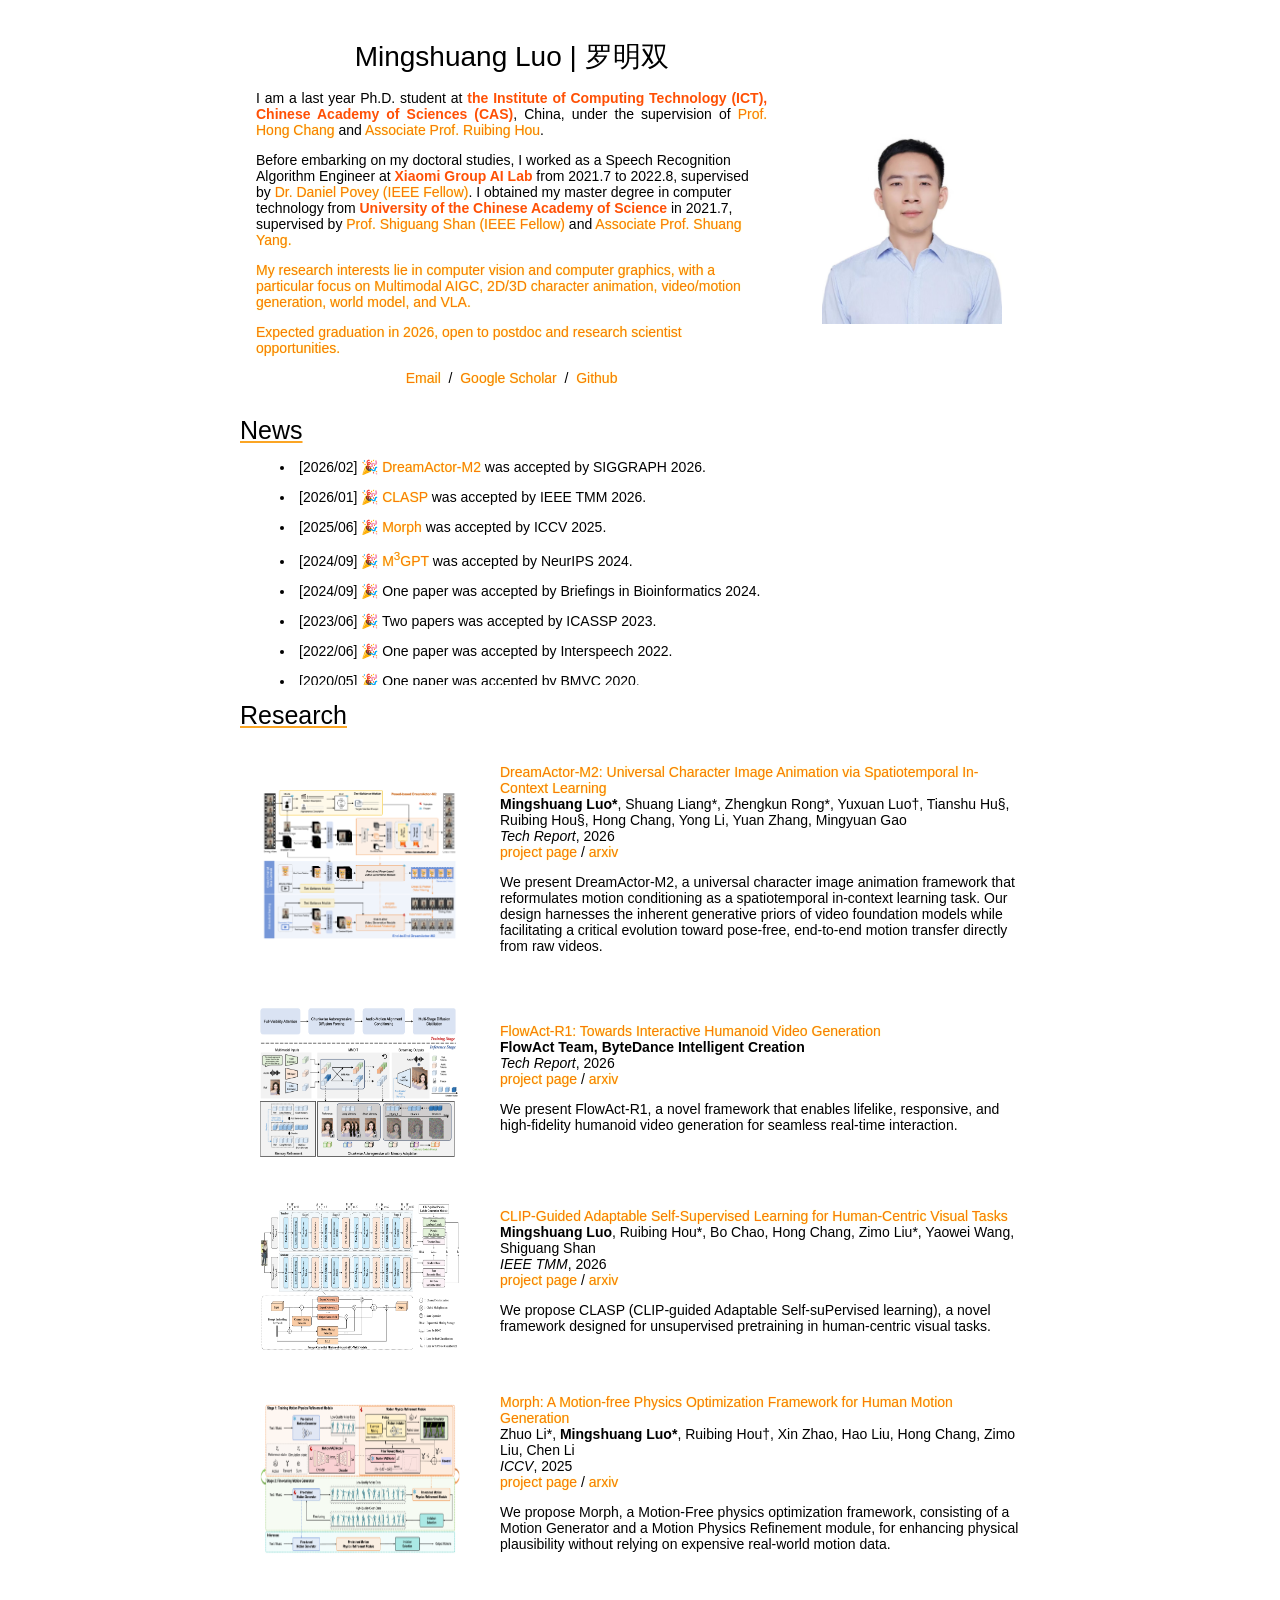
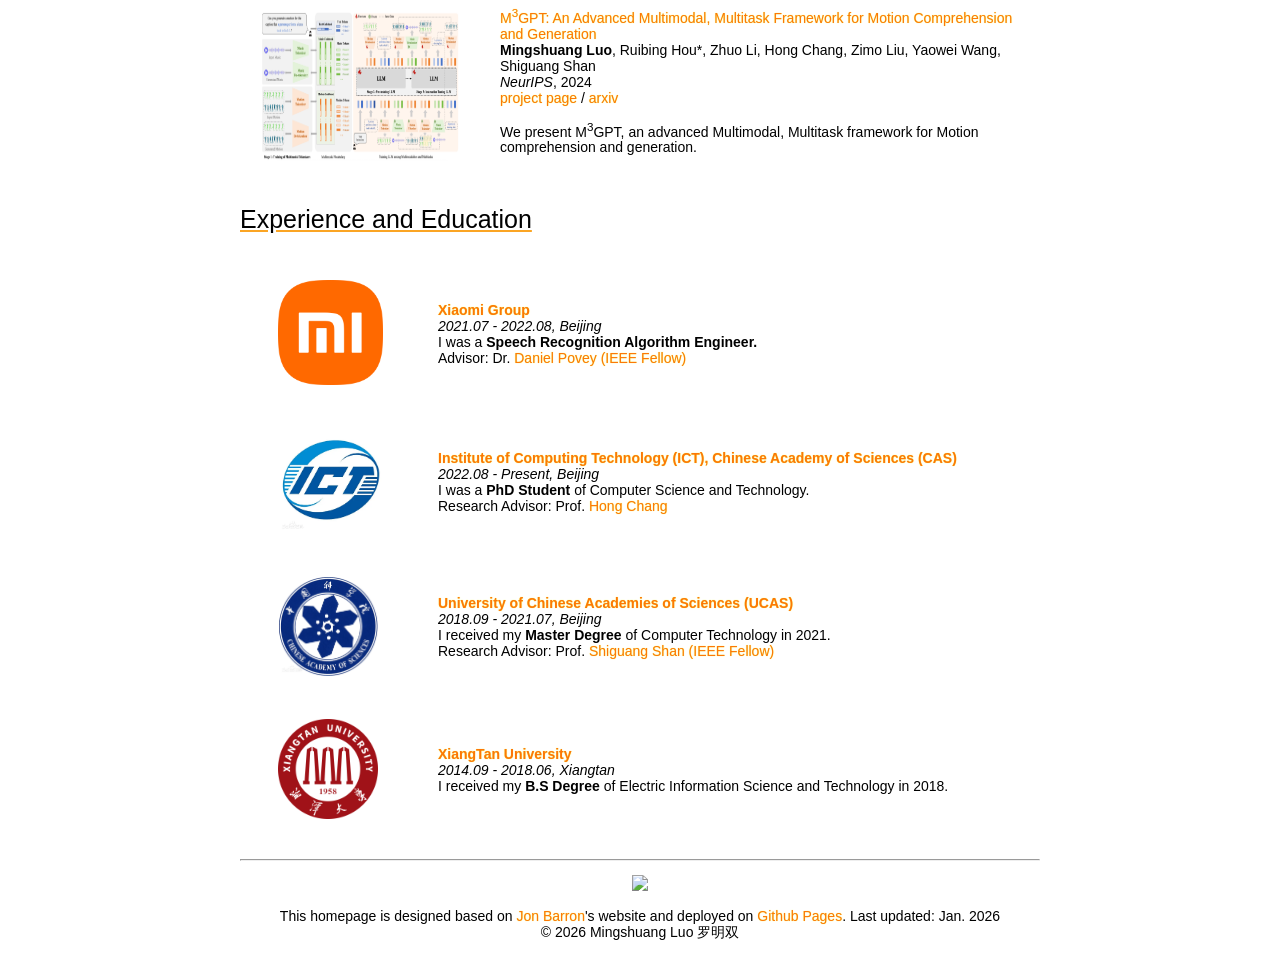
==== index.html @ a8d4da31 "Update index.html" ====
<!DOCTYPE html>
<!-- saved from url=(0030)https://geng-haoran.github.io/ -->
<html lang="en"><!-- head -->

<head>
  <meta http-equiv="Content-Type" content="text/html; charset=UTF-8">
  <script>
    (function () {
      var a_idx = 0;
      window.onclick = function (event) {
        var a = new Array("✨", "🤖", "🥳", "👋", "💓", "🐽", "👽", "😻", "💪");

        var heart = document.createElement("b");
        heart.onselectstart = new Function('event.returnValue=false');

        document.body.appendChild(heart).innerHTML = a[a_idx];
        a_idx = (a_idx + 1) % a.length;
        heart.style.cssText = "position: fixed;left:-100%;";

        var f = 16,
          x = event.clientX - f / 2,
          y = event.clientY - f,
          c = randomColor(),
          a = 1,
          s = 1.2;

        var timer = setInterval(function () {
          if (a <= 0) {
            document.body.removeChild(heart);
            clearInterval(timer);
          } else {
            heart.style.cssText = "font-size:16px;cursor: default;position: fixed;color:" +
              c + ";left:" + x + "px;top:" + y + "px;opacity:" + a + ";transform:scale(" +
              s + ");";

            y--;
            a -= 0.016;
            s += 0.002;
          }
        }, 15)

      }
      function randomColor() {

        return "rgb(" + (~~(Math.random() * 255)) + "," + (~~(Math.random() * 255)) + "," + (~~(Math
          .random() * 255)) + ")";

      }
    }());
  </script>

  <!-- Google tag (gtag.js) -->
  <script async src="./style/js"></script>
  <script>
    window.dataLayer = window.dataLayer || [];
    function gtag() { dataLayer.push(arguments); }
    gtag('js', new Date());

    gtag('config', 'G-66DNLPJ6PY');
  </script>

  <title>Mingshuang Luo | 罗明双</title>

  <!-- <meta name="author" content="Mingshuang Luo">罗明双meta name="viewport" content="width=device-width, initial-scale=1"> -->

  <link rel="stylesheet" type="text/css" href="./style/stylesheet.css">
  <link rel="icon" type="image/png" href="./style/icon.png">
  <script type="text/javascript">
    function hideshow(which) {
      if (!document.getElementById)
        return
      if (which.style.display == "block")
        which.style.display = "none"
      else
        which.style.display = "block"
    }
  </script>
  <meta http-equiv="origin-trial"
    content="AymqwRC7u88Y4JPvfIF2F37QKylC04248hLCdJAsh8xgOfe/dVJPV3XS3wLFca1ZMVOtnBfVjaCMTVudWM//5g4AAAB7eyJvcmlnaW4iOiJodHRwczovL3d3dy5nb29nbGV0YWdtYW5hZ2VyLmNvbTo0NDMiLCJmZWF0dXJlIjoiUHJpdmFjeVNhbmRib3hBZHNBUElzIiwiZXhwaXJ5IjoxNjk1MTY3OTk5LCJpc1RoaXJkUGFydHkiOnRydWV9">
</head>

<!-- bib hide -->

<!-- body -->

<body data-new-gr-c-s-check-loaded="14.1056.0" data-gr-ext-installed>
  <!-- self-intro -->
  <table
    style="width:100%;max-width:800px;border:0px;border-spacing:0px;border-collapse:separate;margin-right:auto;margin-left:auto;">
    <tbody>
      <tr style="padding:0px">
        <td style="padding:0px">
          <table
            style="width:100%;border:0px;border-spacing:0px;border-collapse:separate;margin-right:auto;margin-left:auto;">
            <tbody>
              <tr style="padding:0px">
                <td style="padding:2%;width:55%;vertical-align:middle">
                  <p style="text-align:center">
                    <name>Mingshuang Luo | 罗明双</name>
                  </p>
                  <p style="text-align: justify">
                    <intro>
                      I am a last year Ph.D. student at <b> the Institute of Computing Technology (ICT), Chinese Academy of Sciences (CAS)</b>, China, under the supervision of <a
                        href="https://scholar.google.com/citations?user=LX6MnNsAAAAJ&hl=en">Prof. Hong Chang</a> and <a
                        href="https://scholar.google.com/citations?user=VfS4cisAAAAJ&hl=en">Associate Prof. Ruibing Hou</a>. 

                      
                      <p>Before embarking on my doctoral studies, I worked as a Speech Recognition Algorithm Engineer at <b>Xiaomi Group AI Lab</b> from 2021.7 to 2022.8, supervised by <a href="https://scholar.google.com/citations?user=y_-5FWAAAAAJ&hl=zh-CN&oi=ao">Dr. Daniel Povey (IEEE Fellow)</a>.
                        I obtained my master degree in computer technology from <b>University of the Chinese Academy of Science</b> in 2021.7, supervised by <a href="https://scholar.google.com/citations?user=Vkzd7MIAAAAJ&hl=en">Prof. Shiguang Shan (IEEE Fellow)</a> and <a href="https://scholar.google.com/citations?user=8wizL74AAAAJ&hl=en">Associate Prof. Shuang Yang.</p>

                      My research interests lie in computer vision and computer graphics, with a particular focus on
                      Multimodal AIGC, 2D/3D character animation, video/motion generation, world model, and VLA.
                    </intro>
                  <p>
                    Expected graduation in 2026, open to postdoc and
                    research scientist opportunities.
                  </p>
                  <p style="text-align:center">
                    <a href="mailto:luomingshuang841@gmail.com">Email</a>
                    &nbsp;/&nbsp;
                    <!-- <a href="data/ZhangJiaxu-CV-2026.pdf">CV</a>
                    &nbsp;/&nbsp; -->
                    <a href="https://scholar.google.com/citations?user=LeSGNnMAAAAJ&hl=zh-CN">Google
                      Scholar</a> &nbsp;/&nbsp;
                    <a href="https://github.com/luomingshuang">Github</a>
                    <!-- &nbsp;/&nbsp;
                    <a href="images/wechat.jpg">WeChat</a> -->
                  </p>
                </td>
                <td style="padding:0%; width:26%; max-width:26%;">
                  <br>
                  <!-- Carousel for profile photos -->
                  <div style="width:100%; max-width:180px; margin:auto; position:relative;">
                    <div id="profileCarousel" style="overflow:hidden; position:relative;">
                      <img src="./images/lms.jpg" alt="profile gif" class="hoverZoomLink"
                        style="width:100%; display:block; cursor:pointer;" id="carouselImg" onclick="nextCarousel()">
                    </div>
                    <!-- Carousel emoji buttons below the image -->
                    <!-- <div style="display:flex; justify-content:center; align-items:center; margin-top:10px; gap:16px;">
                      <span id="carouselDot0" style="font-size:20px; cursor:pointer;" onclick="setCarousel(0)">🥰</span>
                      <span id="carouselDot1" style="font-size:20px; cursor:pointer;" onclick="setCarousel(1)">🤡</span>
                    </div> -->
                  </div>
                  <script>
                    const carouselImages = [
                      { src: "./images/lms.jpg", alt: "profile jpg" },
                      // { src: "./images/jiaxuzhang.gif", alt: "profile gif" }
                    ];
                    let carouselIdx = 0;
                    function updateCarousel() {
                      const img = document.getElementById('carouselImg');
                      img.src = carouselImages[carouselIdx].src;
                      img.alt = carouselImages[carouselIdx].alt;
                      // Update emoji style (bold for selected)
                      for (let i = 0; i < carouselImages.length; i++) {
                        const dot = document.getElementById('carouselDot' + i);
                        if (dot) {
                          dot.style.filter = (i === carouselIdx) ? "drop-shadow(0 0 2px #fba524)" : "none";
                          dot.style.opacity = (i === carouselIdx) ? "1" : "0.5";
                        }
                      }
                    }
                    function setCarousel(idx) {
                      carouselIdx = idx;
                      updateCarousel();
                    }
                    function nextCarousel() {
                      carouselIdx = (carouselIdx + 1) % carouselImages.length;
                      updateCarousel();
                    }
                    // Initialize emoji on page load
                    updateCarousel();
                  </script>
                </td>
                <!-- <td style="padding:5%;width:37%;max-width:37%"> 
              <img style="width:100%;max-width:100%" alt="profile photo" src="images/face3.jpg" class="hoverZoomLink">
              <a href="https://hits.seeyoufarm.com" target="_blank"><img src="https://hits.seeyoufarm.com/api/count/incr/badge.svg?url=https%3A%2F%2Fgeng-haoran.github.io&count_bg=%23FF8400&title_bg=%23545353&icon=tableau.svg&icon_color=%23F3F209&title=hits&edge_flat=false"/></a>
            </td> -->
              </tr>
            </tbody>
          </table>
          <table
            style="width:100%;border:0px;border-spacing:0px;border-collapse:separate;margin-right:auto;margin-left:auto;">
            <tbody>

            </tbody>
          </table>

          <!-- News -->
          <heading>News</heading><br>
          <div class="news-container">
            <table
              style="width:100%;border:0px;border-spacing:0px;border-collapse:separate;margin-right:auto;margin-left:auto;">
              <tbody>

                <!-- <br> -->

                <tr>
                  <td style="padding:0px;width:100%;vertical-align:middle">
                    <p></p>
                    <li>[2026/02] 🎉 <a href="https://arxiv.org/abs/2601.21716">DreamActor-M2</a> was accepted by SIGGRAPH 2026.</li>
                    <p></p>
                    <p></p>
                    <li>[2026/01] 🎉 <a href="https://arxiv.org/abs/2601.13133">CLASP</a> was accepted by IEEE TMM 2026.</li>
                    <p></p>
                    <p></p>
                    <li>[2025/06] 🎉 <a href="https://arxiv.org/abs/2411.14951">Morph</a> was accepted by ICCV 2025.</li>
                    <p></p>
                    <p></p>
                    <li>[2024/09] 🎉 <a href="https://arxiv.org/abs/2411.14951">M<sup>3</sup>GPT</a> was accepted by NeurIPS 2024.</li>
                    <p></p>
                    <p></p>
                    <li>[2024/09] 🎉 One paper was accepted by Briefings in Bioinformatics 2024.</li>
                    <p></p>
                    <p></p>
                    <li>[2023/06] 🎉 Two papers was accepted by ICASSP 2023.</li>
                    <p></p>
                    <p></p>
                    <li>[2022/06] 🎉 One paper was accepted by Interspeech 2022.</li>
                    <p></p>
                    <p></p>
                    <li>[2020/05] 🎉 One paper was accepted by BMVC 2020.</li>
                    <p></p>
                    <p></p>
                    <li>[2020/03] 🎉 One paper was accepted by IEEE FG 2020.</li>
                    <p></p>
                  </td>
                </tr>
              </tbody>
            </table>
          </div>
          <script>
            const newsContainer = document.querySelector('.news-container');
            let isScrolling;

            newsContainer.addEventListener('scroll', () => {
              newsContainer.classList.add('scrolling');
              window.clearTimeout(isScrolling);
              isScrolling = setTimeout(() => {
                newsContainer.classList.remove('scrolling');
              }, 1000);
            });
          </script>

          <!-- Research -->
          <br>
          <heading>Research</heading><br>
          <p>
          <table
            style="width:100%;border:0px;border-spacing:0px;border-collapse:separate;margin-right:auto;margin-left:auto;">
            <tbody>

              <!--  ----------------------------------------------------------------------------------------------------------------------------------- -->
              <tr>
                <td style="padding:20px;width:25%;vertical-align:middle">
                  <img src="images/dreamactor-m2.png" width="200" height="150">
                </td>
                <td style="padding:20px;width:75%;vertical-align:middle">
                  <a href="https://grisoon.github.io/DreamActor-M2/">
                    <span class="papertitle">DreamActor-M2: Universal Character Image Animation via Spatiotemporal In-Context Learning</span>
                  </a>
                  <br>
                  <strong>Mingshuang Luo*</strong>, Shuang Liang*, Zhengkun Rong*, Yuxuan Luo†, Tianshu Hu§, Ruibing Hou§, Hong Chang, Yong Li, Yuan Zhang, Mingyuan Gao
                  <br>
                  <em>Tech Report</em>, 2026
                  <br>
                  <a href="DreamActor-M2: Universal Character Image Animation via Spatiotemporal In-Context Learning">project
                    page </a> / <a href="https://arxiv.org/abs/2601.21716">arxiv </a>
                  <p></p>
                  <p>We present DreamActor-M2, a universal character image animation framework that reformulates motion conditioning as a spatiotemporal in-context learning task. Our design harnesses the inherent generative priors of video foundation models while facilitating a critical evolution toward pose-free, end-to-end motion transfer directly from raw videos.</p>
                </td>
              </tr>

              <tr>
                <td style="padding:20px;width:25%;vertical-align:middle">
                  <img src="images/flowact-r1.png" width="200" height="150">
                </td>
                <td style="padding:20px;width:75%;vertical-align:middle">
                  <a href="https://grisoon.github.io/FlowAct-R1/">
                    <span class="papertitle">FlowAct-R1: Towards Interactive Humanoid Video Generation</span>
                  </a>
                  <br>
                  <strong>FlowAct Team, ByteDance Intelligent Creation</strong>
                  <br>
                  <em>Tech Report</em>, 2026
                  <br>
                  <a href="https://grisoon.github.io/FlowAct-R1/">project
                    page </a> / <a href="https://arxiv.org/abs/2601.10103">arxiv </a>
                  <p></p>
                  <p>We present FlowAct-R1, a novel framework that enables lifelike, responsive, and high-fidelity
                    humanoid video generation for seamless real-time interaction.</p>
                </td>
              </tr>

              <tr>
                <td style="padding:20px;width:25%;vertical-align:middle">
                  <img src="images/clasp.png" width="200" height="150">
                </td>
                <td style="padding:20px;width:75%;vertical-align:middle">
                  <a href="https://arxiv.org/pdf/2601.13133">
                    <span class="papertitle">CLIP-Guided Adaptable Self-Supervised Learning for Human-Centric Visual Tasks</span>
                  </a>
                  <br>
                  <strong>Mingshuang Luo</s罗明双ng></strong>, Ruibing Hou*, Bo Chao, Hong Chang, Zimo Liu*, Yaowei Wang, Shiguang Shan
                  <br>
                  <em>IEEE TMM</em>, 2026
                  <br>
                  <a href="https://arxiv.org/abs/2601.13133">project
                    page </a> / <a href="https://arxiv.org/abs/2601.13133">arxiv </a>
                  <p></p>
                  <p>We propose CLASP (CLIP-guided Adaptable Self-suPervised
                  learning), a novel framework designed for unsupervised pretraining in human-centric visual tasks.</p>
                </td>
              </tr>

              <tr>
                <td style="padding:20px;width:25%;vertical-align:middle">
                  <img src="images/morph.png" width="200" height="150">
                </td>
                <td style="padding:20px;width:75%;vertical-align:middle">
                  <a href="https://arxiv.org/abs/2411.14951">
                    <span class="papertitle">Morph: A Motion-free Physics Optimization Framework for Human Motion Generation</span>
                  </a>
                  <br>
                  Zhuo Li*, <strong>Mingshuang Luo*</s罗明双ng></strong>, Ruibing Hou†, Xin Zhao, Hao Liu, Hong Chang, Zimo Liu, Chen Li
                  <br>
                  
                  <em>ICCV</em>, 2025
                  <br>
                  <a href="https://arxiv.org/abs/2411.14951">project
                    page </a> / <a href="https://arxiv.org/abs/2411.14951">arxiv </a>
                  <p></p>
                  <p>We propose Morph, a Motion-Free physics optimization framework, consisting of a Motion Generator and a Motion Physics Refinement module, for enhancing physical plausibility without relying on expensive real-world motion data. </p>
                </td>
              </tr>

              <tr>
                <td style="padding:20px;width:25%;vertical-align:middle">
                  <img src="images/m3gpt.png" width="200" height="150">
                </td>
                <td style="padding:20px;width:75%;vertical-align:middle">
                  <a href="https://arxiv.org/abs/2405.16273">
                    <span class="papertitle">M<sup>3</sup>GPT: An Advanced Multimodal, Multitask Framework for Motion Comprehension and Generation</span>
                  </a>
                  <br>
                  <strong>Mingshuang Luo</s罗明双ng></strong>, Ruibing Hou*, Zhuo Li, Hong Chang, Zimo Liu, Yaowei Wang, Shiguang Shan
                  <br>
                  <em>NeurIPS</em>, 2024
                  <br>
                  <a href="https://arxiv.org/abs/2405.16273">project
                    page </a> / <a href="https://arxiv.org/abs/2405.16273">arxiv </a>
                  <p></p>
                  <p>We present M<sup>3</sup>GPT, an advanced Multimodal, Multitask framework for Motion comprehension and generation.</p>
                </td>
              </tr>
              <!--  ----------------------------------------------------------------------------------------------------------------------------------- -->

            </tbody>
          </table>

          <!-- Services -->
          <!-- <br><heading>Services</heading><br><table style="width:90%;border:0px;border-spacing:0px;border-collapse:separate;margin-right:auto;margin-left:auto;"><tbody>
      <tr>
        
        
        
      <td style="padding:0px;width:100%;vertical-align:middle">
        <p>
          </p><li>Reviewer: SIGGRAPH, NeurIPS, AAAI</li>
        <p></p>
      </td>
    </tr>
  </tbody></table> -->

          <!-- Experience -->
          <br>
          <heading>Experience and Education</heading><br><br>
          <table width="100%" align="center" border="0" cellpadding="10" style="border-spacing: 20px;">
            <tbody>
              <!-- <tr>
                <td style="padding-left:18px;padding-right:20px;width:20%;vertical-align:middle"><img
                    src="./images/ByteDanceLOGO.png" , width="105"></td>
                <td width="80%" valign="center">
                  <strong><a href="https://www.bytedance.com/" target="_blank">
                      <papertitle>ByteDance</papertitle>
                    </a></strong>
                  <br> <em>2025.06 - Present, Shenzhen</em><br>
                  <strong>Research Intern</strong> for AIGC and MLLM.
                  <br> Advisor: Dr. <a href="https://chenxin.tech/" target="_blank">Xin Chen</a> and Dr. <a
                    href="https://scholar.google.com/citations?user=BIixVT0AAAAJ&hl=en" target="_blank">Tianshu Hu</a>
                </td>
              </tr>

              <tr>
                <td style="padding-left:18px;padding-right:20px;width:20%;vertical-align:middle"><img
                    src="./images/step_logo.png" , width="105"></td>
                <td width="80%" valign="center">
                  <strong><a href="https://www.stepfun.com/" target="_blank">
                      <papertitle>StepFun</papertitle>
                    </a></strong>
                  <br> <em>2024.05 - 2025.06, Shanghai</em><br>
                  <strong>Research Intern</strong> for AIGC.
                  <br> Advisor: Dr. <a href="https://www.skicyyu.org/" target="_blank">Gang Yu</a> and Dr. <a
                    href="https://scholar.google.com/citations?user=tgDc0fsAAAAJ&hl=en" target="_blank">Xianfang
                    Zeng</a>
                </td>
              </tr>

              <tr>
                <td style="padding-left:18px;padding-right:20px;width:20%;vertical-align:middle"><img
                    src="./images/tencent_logo.png" , width="105"></td>
                <td width="80%" valign="center">
                  <strong><a href="https://ai.tencent.com/" target="_blank">
                      <papertitle>Tencent</papertitle>
                    </a></strong>
                  <br> <em>2023.06 - 2024.04, Shanghai</em><br>
                  <strong>Research Intern</strong> in Tencent PCG.
                  Advisor: Dr. <a href="https://www.skicyyu.org/" target="_blank">Gang Yu</a> and Dr. <a
                    href="https://chenxin.tech/" target="_blank">Xin
                    Chen</a>
                  <br> <em>2022.07 - 2023.06, Shenzhen</em><br>
                  <strong>Research Intern</strong> in Tencent AI Lab.
                  Advisor: Dr. <a href="https://calcifer.me/" target="_blank">Junwu Weng</a> and Dr. <a
                    href="https://scholar.google.com/citations?user=o31BPFsAAAAJ&hl=zh-CN" target="_blank">Shaoli
                    Huang</a>
                </td>
              </tr> -->

              <tr>
                <td style="padding-left:18px;padding-right:20px;width:20%;vertical-align:middle"><img
                    src="./images/xiaomi.png" , width="105"></td>
                <td width="80%" valign="center">
                  <strong><a href="https://www.mi.com/index.html" target="_blank">
                      <papertitle>Xiaomi Group</papertitle>
                    </a></strong>
                  <br> <em>2021.07 - 2022.08, Beijing</em><br>
                  I was a <strong>Speech Recognition Algorithm Engineer.</strong>
                  <br> Advisor: Dr. <a href="https://scholar.google.com/citations?user=y_-5FWAAAAAJ&hl=zh-CN&oi=ao"
                    target="_blank">Daniel Povey (IEEE Fellow)</a>
                </td>
              </tr>

              <tr>
                <td style="padding-left:18px;padding-right:20px;width:20%;vertical-align:middle"><img
                    src="./images/ict.png" , width="105"></td>
                <td width="80%" valign="center">
                  <strong><a href="https://www.ict.ac.cn/" target="_blank">
                      <papertitle>Institute of Computing Technology (ICT), Chinese Academy of Sciences (CAS)</papertitle>
                    </a></strong>
                  <br> <em>2022.08 - Present, Beijing</em><br>
                  I was a <strong>PhD Student</strong> of Computer Science and Technology.
                  <br> Research Advisor: Prof. <a href="https://scholar.google.com/citations?user=LX6MnNsAAAAJ&hl=zh-CN"
                    target="_blank">Hong Chang</a>
                </td>
              </tr>

              <tr>
                <td style="padding-left:18px;padding-right:20px;width:20%;vertical-align:middle"><img
                    src="./images/cas.png" , width="100"></td>
                <td width="80%" valign="center">
                  <strong><a href="https://www.ucas.ac.cn/" target="_blank">
                      <papertitle>University of Chinese
                        Academies of Sciences (UCAS)</papertitle></strong>
                    </a></strong>
                  <br> <em>2018.09 - 2021.07, Beijing</em><br> I received my <strong> Master Degree</strong> of
                    Computer Technology in 2021.
                  <br> Research Advisor: Prof. <a href="https://scholar.google.com/citations?user=Vkzd7MIAAAAJ&hl=zh-CN" target="_blank">Shiguang Shan (IEEE Fellow)</a>
                </td>
              </tr>


              <tr>
                <td style="padding-left:18px;padding-right:20px;width:20%;vertical-align:middle"><img
                    src="./images/xiangtangdaxue.png" , width="100"></td>
                <td width="80%" valign="center">
                  <strong><a href="https://www.xtu.edu.cn/" target="_blank">
                      <papertitle>XiangTan
                        University</papertitle>
                    </a></strong>
                  <br> <em>2014.09 - 2018.06, Xiangtan</em><br> I received
                  my <strong>B.S Degree</strong> of Electric Information Science and Technology in 2018.
                </td>
              </tr>

            </tbody>
          </table>

          <!-- Selected Awards and Honors
          <br>
          <heading>Awards and Honors</heading><br>
          <table
            style="width:90%;border:0px;border-spacing:0px;border-collapse:separate;margin-right:auto;margin-left:auto;">
            <tbody>

              <tr>
                <td style="padding:0px;width:100%;vertical-align:middle">
                  <p>
                  </p>
                  <li>2025: Academic Innovation Award of Wuhan University </a> (15,000RMB¥,
                    Top 1%)</li>
                  <p></p>
                  <p>
                  </p>
                  <li>2024: NSFC Basic Research Project for Youth Scholars
                    </a> (300,000RMB¥)</li>
                  <p></p>
                  <p>
                  </p>
                  <li>2023: <a href="https://www.sohu.com/a/745941721_121123740"> Lei
                      Jun Excellence Scholarship </a> (<strong>100,000RMB¥,
                      Top 0.1‰</strong>)</li>
                  <p></p>
                  <p>
                  </p>
                  <li>2023: Wang Zhizhuo Innovative Talent Award
                    (8,000RMB¥, Top 1%)</li>
                  <p></p>
                  <p>
                  </p>
                  <li>2022: National Scholarship (<strong>Highest
                      Honor</strong> for Master students in China,
                    10,000RMB¥, Top 3%)</li>
                  <p></p>
                  <p>
                  </p>
                  <li>2022: First-class Scholarship of Wuhan University
                    (5,000RMB¥, Top 10%)</li>
                  <p></p>
                  <p>
                  </p>
                  <li>2021: First-class Scholarship of Wuhan University
                    (5,000RMB¥, Top 10%)</li>
                  <p></p>
                  <p>
                  </p>
                  <li>2021: 1<sup>st</sup> Runner-up of <a
                      href="https://sutdcv.github.io/multi-modal-video-reasoning/#/leaderboard">ICCV
                      2021 MMVRAC Challenge</a> (Track 2 and Track 3)</li>
                  <p></p>
                  <p>
                  </p>
                  <li>2020: Outstanding graduates of Southeast
                    University (Top 3%)</li>
                  <p></p>
                  <p>
                  </p>
                  <li>2019: Meritorious Winner - Mathematical Contest In
                    Modeling & Interdisciplinary Contest In Modeling,
                    2019</li>
                  <p></p>
                  <p>
                  </p>
                  <li>2018: National Scholarship (<strong>Highest
                      Honor</strong> for undergraduates in China, 8,000RMB¥,
                    Top 3%)</li>
                  <p></p>
                </td>
              </tr>
            </tbody>
          </table> -->

          <hr>
          <p align="center">
            <a href="https://clustrmaps.com/site/1bbtb" title="Visit tracker"><img
                src="//clustrmaps.com/map_v2.png?cl=be8670&w=400&t=tt&d=qZS4ggcBQIgR4I9SYbVQoi-6xMTgYyMGlUnPAq-jWv4&co=ffffff&ct=bd5d38" /></a>
          </p>

          <!-- Aknowledgements -->
          <p style="text-align:center">
            This homepage is designed based on <a href="https://jonbarron.info/">Jon Barron</a>'s website and
            deployed on <a href="https://pages.github.com/">Github
              Pages</a>. Last updated: Jan. 2026

            <br>
            © 2026 Mingshuang Luo
罗明双     </p>
          <table
            style="width:100%;border:0px;border-spacing:0px;border-collapse:separate;margin-right:auto;margin-left:auto;">
            <tbody>
              <tr>
                <!-- <br> -->
                <!-- <br> -->

              </tr>
            </tbody>
          </table>

        </td>
      </tr>
    </tbody>
  </table>
</body><grammarly-desktop-integration data-grammarly-shadow-root="true"><template shadowrootmode="open">
    <style>
      div.grammarly-desktop-integration {
        position: absolute;
        width: 1px;
        height: 1px;
        padding: 0;
        margin: -1px;
        overflow: hidden;
        clip: rect(0, 0, 0, 0);
        white-space: nowrap;
        border: 0;
        -moz-user-select: none;
        -webkit-user-select: none;
        -ms-user-select: none;
        user-select: none;
      }

      div.grammarly-desktop-integration:before {
        content: attr(data-content);
      }
    </style>
    <div aria-label="grammarly-integration" role="group" tabindex="-1" class="grammarly-desktop-integration"
      data-content="{&quot;mode&quot;:&quot;full&quot;,&quot;isActive&quot;:true,&quot;isUserDisabled&quot;:false}">
    </div>
  </template></grammarly-desktop-integration>

</html>
---- style/stylesheet.css ----
/* latin-ext */
@font-face {
  font-family: 'Lato';
  font-style: italic;
  font-weight: 400;
  src: local('Lato Italic'), local('Lato-Italic'), url(https://fonts.gstatic.com/s/lato/v15/S6u8w4BMUTPHjxsAUi-qNiXg7eU0.woff2) format('woff2');
  unicode-range: U+0100-024F, U+0259, U+1E00-1EFF, U+2020, U+20A0-20AB, U+20AD-20CF, U+2113, U+2C60-2C7F, U+A720-A7FF;
}
/* latin */
@font-face {
  font-family: 'Lato';
  font-style: italic;
  font-weight: 400;
  src: local('Lato Italic'), local('Lato-Italic'), url(https://fonts.gstatic.com/s/lato/v15/S6u8w4BMUTPHjxsAXC-qNiXg7Q.woff2) format('woff2');
  unicode-range: U+0000-00FF, U+0131, U+0152-0153, U+02BB-02BC, U+02C6, U+02DA, U+02DC, U+2000-206F, U+2074, U+20AC, U+2122, U+2191, U+2193, U+2212, U+2215, U+FEFF, U+FFFD;
}
/* latin-ext */
@font-face {
  font-family: 'Lato';
  font-style: italic;
  font-weight: 700;
  src: local('Lato Bold Italic'), local('Lato-BoldItalic'), url(https://fonts.gstatic.com/s/lato/v15/S6u_w4BMUTPHjxsI5wq_FQftx9897sxZ.woff2) format('woff2');
  unicode-range: U+0100-024F, U+0259, U+1E00-1EFF, U+2020, U+20A0-20AB, U+20AD-20CF, U+2113, U+2C60-2C7F, U+A720-A7FF;
}
/* latin */
@font-face {
  font-family: 'Lato';
  font-style: italic;
  font-weight: 700;
  src: local('Lato Bold Italic'), local('Lato-BoldItalic'), url(https://fonts.gstatic.com/s/lato/v15/S6u_w4BMUTPHjxsI5wq_Gwftx9897g.woff2) format('woff2');
  unicode-range: U+0000-00FF, U+0131, U+0152-0153, U+02BB-02BC, U+02C6, U+02DA, U+02DC, U+2000-206F, U+2074, U+20AC, U+2122, U+2191, U+2193, U+2212, U+2215, U+FEFF, U+FFFD;
}
/* latin-ext */
@font-face {
  font-family: 'Lato';
  font-style: normal;
  font-weight: 400;
  src: local('Lato Regular'), local('Lato-Regular'), url(https://fonts.gstatic.com/s/lato/v15/S6uyw4BMUTPHjxAwXiWtFCfQ7A.woff2) format('woff2');
  unicode-range: U+0100-024F, U+0259, U+1E00-1EFF, U+2020, U+20A0-20AB, U+20AD-20CF, U+2113, U+2C60-2C7F, U+A720-A7FF;
}
/* latin */
@font-face {
  font-family: 'Lato';
  font-style: normal;
  font-weight: 400;
  src: local('Lato Regular'), local('Lato-Regular'), url(https://fonts.gstatic.com/s/lato/v15/S6uyw4BMUTPHjx4wXiWtFCc.woff2) format('woff2');
  unicode-range: U+0000-00FF, U+0131, U+0152-0153, U+02BB-02BC, U+02C6, U+02DA, U+02DC, U+2000-206F, U+2074, U+20AC, U+2122, U+2191, U+2193, U+2212, U+2215, U+FEFF, U+FFFD;
}
/* latin-ext */
@font-face {
  font-family: 'Lato';
  font-style: normal;
  font-weight: 700;
  src: local('Lato Bold'), local('Lato-Bold'), url(https://fonts.gstatic.com/s/lato/v15/S6u9w4BMUTPHh6UVSwaPGQ3q5d0N7w.woff2) format('woff2');
  unicode-range: U+0100-024F, U+0259, U+1E00-1EFF, U+2020, U+20A0-20AB, U+20AD-20CF, U+2113, U+2C60-2C7F, U+A720-A7FF;
}
/* latin */
@font-face {
  font-family: 'Lato';
  font-style: normal;
  font-weight: 700;
  src: local('Lato Bold'), local('Lato-Bold'), url(https://fonts.gstatic.com/s/lato/v15/S6u9w4BMUTPHh6UVSwiPGQ3q5d0.woff2) format('woff2');
  unicode-range: U+0000-00FF, U+0131, U+0152-0153, U+02BB-02BC, U+02C6, U+02DA, U+02DC, U+2000-206F, U+2074, U+20AC, U+2122, U+2191, U+2193, U+2212, U+2215, U+FEFF, U+FFFD;
}


a {
  color: #fe6a00e9;
  text-decoration: none;
  text-shadow: 0px 0px 1px rgb(235, 255, 58);
  
}
b {
  color: #ff5005;
  text-decoration: none;
}
c {
  color: #000000;
  text-decoration: none;
}

a.a1 { color:  #fe6a00e9;
  text-shadow: 0px 0px 0.5px rgb(235, 61, 30);}
a.a2 { color:  #000000;text-shadow: none;}
a.a1:focus,
/* a.a1:hover { color:rgb(95, 23, 110);
  text-decoration: none;} */


a:focus,
a:hover {
  color: #f09228;
  text-decoration: none;
}

body,
td,
th,
tr,
p,
a {
  font-family: 'Lato', Verdana, Helvetica, sans-serif;
  font-size: 14px;
  
}

strong {
  font-family: 'Lato', Verdana, Helvetica, sans-serif;
  font-size: 14px;
}

heading {
  font-family: 'Lato', Verdana, Helvetica, sans-serif;
  font-size: 25px;
  /*color: #313164;*/
  text-decoration: underline;
  text-decoration-style: solid;
  -webkit-text-decoration-color: #ad7020;
  text-decoration-color: #fba524; /* #ac715b; */
}

heading2 {
  font-family: 'Lato', Verdana, Helvetica, sans-serif;
  font-size: 25px;
  /*color: #313164;*/
  -webkit-text-decoration-color: #ad7020;
  text-decoration-color: #fba524; /* #ac715b; */
}

papertitle {
  font-family: 'Lato', Verdana, Helvetica, sans-serif;
  font-size: 14px;
  font-weight: 700
}

name {
  font-family: 'Lato', Verdana, Helvetica, sans-serif;
  font-size: 28px;
}

abs {
  font-family: 'Lato', Verdana, Helvetica, sans-serif;
  font-size: 14px;
  color:
  	#EB6400;
}
.one {
  width: 160px;
  height: 160px;
  position: relative;
}

.two {
  width: 160px;
  height: 160px;
  position: absolute;
  transition: opacity .2s ease-in-out;
  -moz-transition: opacity .2s ease-in-out;
  -webkit-transition: opacity .2s ease-in-out;
}

.fade {
  transition: opacity .2s ease-in-out;
  -moz-transition: opacity .2s ease-in-out;
  -webkit-transition: opacity .2s ease-in-out;
}

span.highlight {
  background-color: #ffffd0;
}

.news-container {
  width: 90%;
  margin: 0 auto;
  height: 240px;
  overflow-y: auto;
  scrollbar-width: thin;
  scrollbar-color: transparent transparent;
  transition: scrollbar-color 0.3s;
}

.news-container:hover, .news-container.scrolling {
  scrollbar-color: #fba524 transparent;
}

.news-container::-webkit-scrollbar {
  width: 6px;
}

.news-container::-webkit-scrollbar-track {
  background: transparent;
}

.news-container::-webkit-scrollbar-thumb {
  background-color: transparent;
  border-radius: 3px;
}

.news-container:hover::-webkit-scrollbar-thumb,
.news-container.scrolling::-webkit-scrollbar-thumb {
  background-color: #fba524;
}
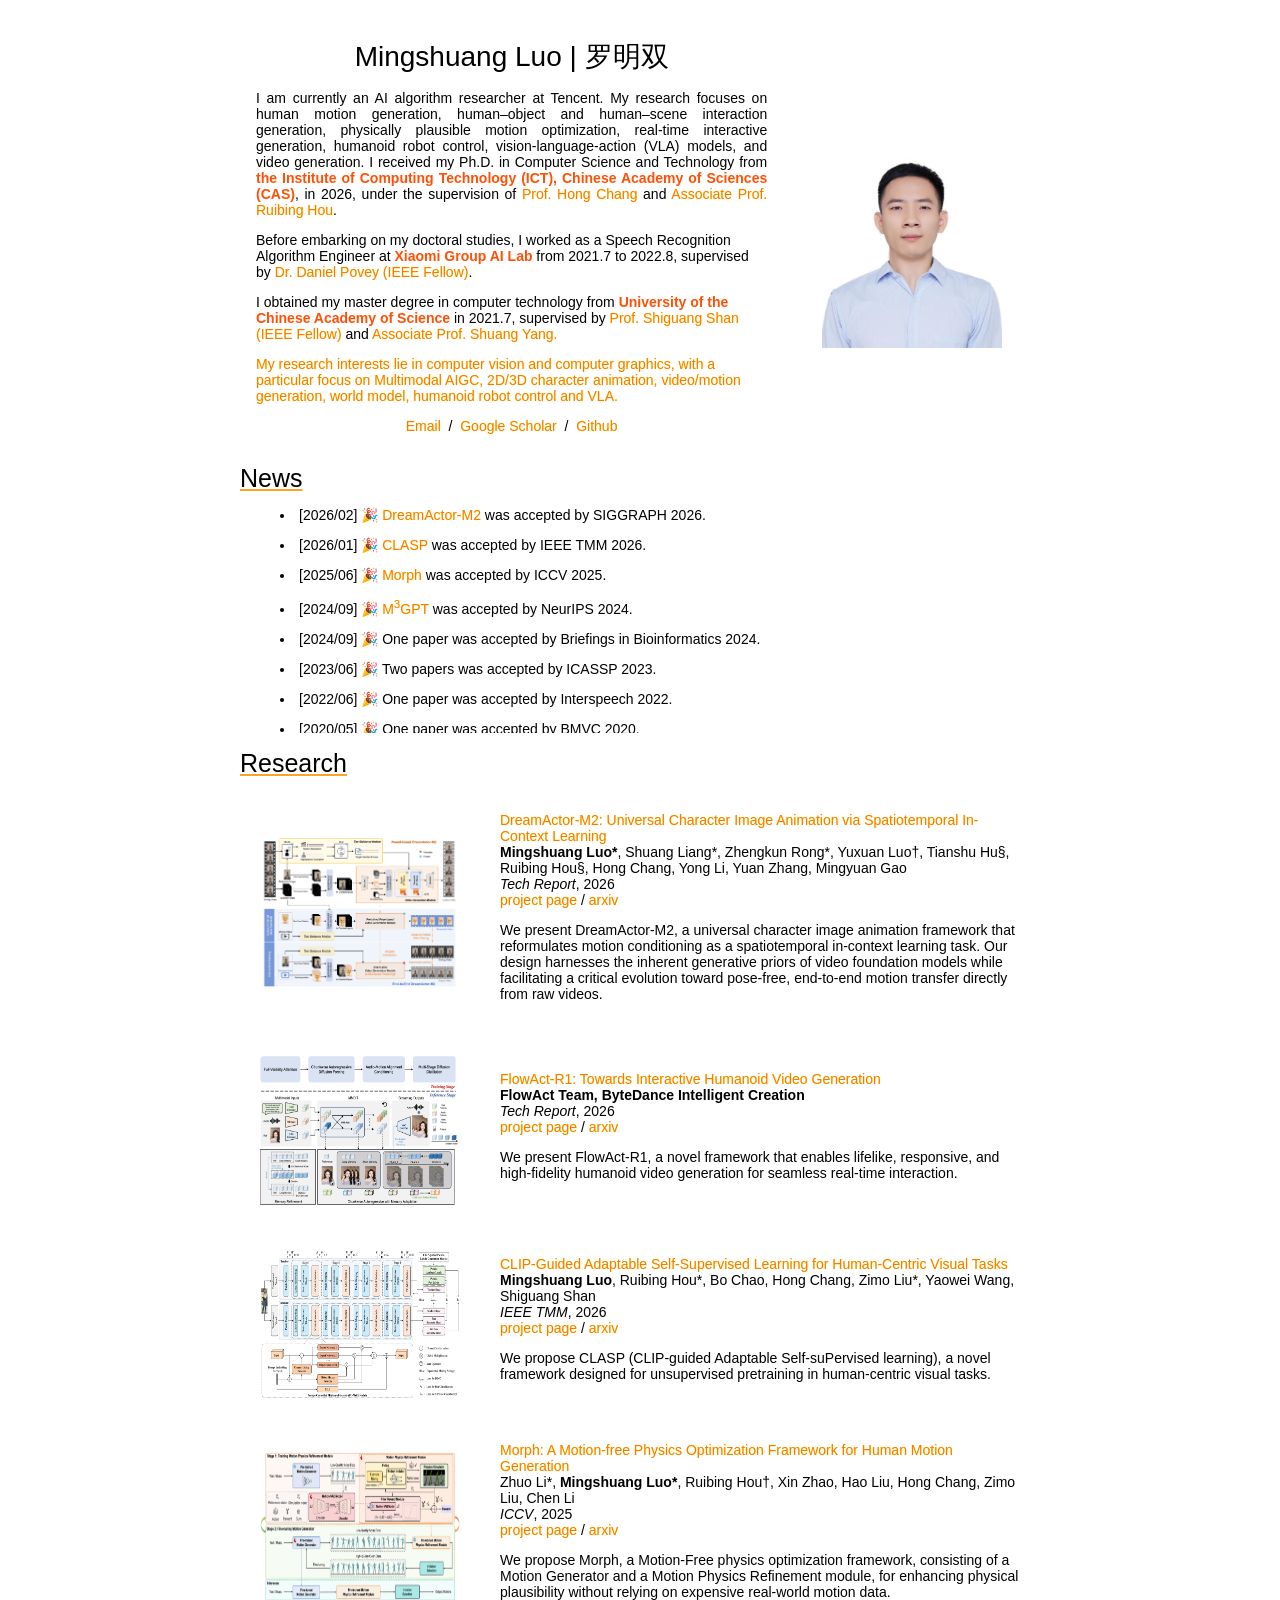
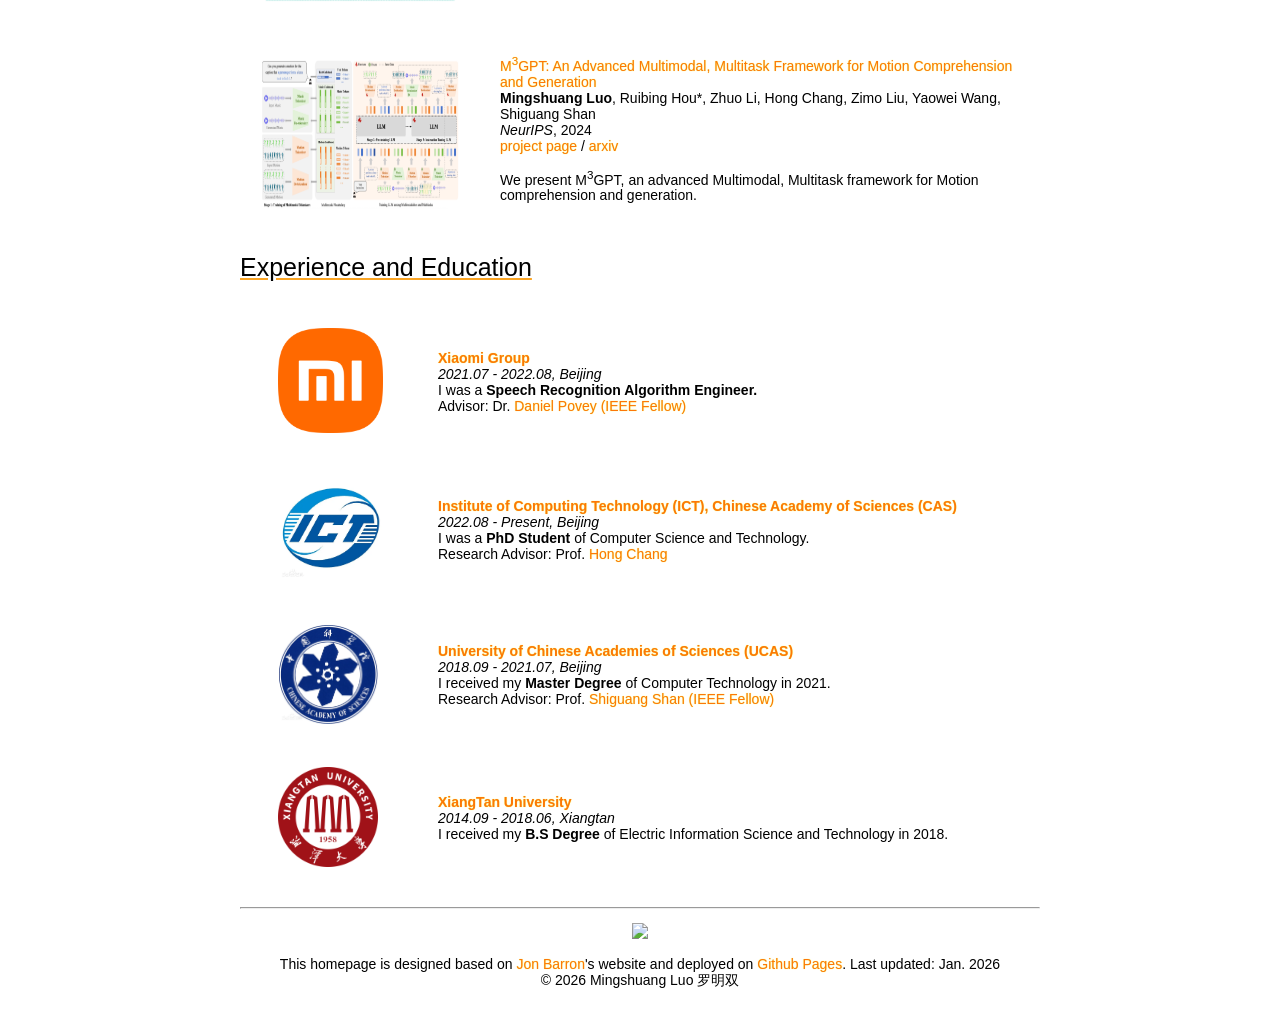
==== commit 3eed9745: "Update index.html" ====
--- a/index.html
+++ b/index.html
@@ -100,21 +100,20 @@
                   </p>
                   <p style="text-align: justify">
                     <intro>
-                      I am a last year Ph.D. student at <b> the Institute of Computing Technology (ICT), Chinese Academy of Sciences (CAS)</b>, China, under the supervision of <a
+                      I am currently an AI algorithm researcher at Tencent. My research focuses on human motion generation, human–object and human–scene interaction generation, physically plausible motion optimization, real-time interactive generation, humanoid robot control, vision-language-action (VLA) models, and video generation.
+                      
+                      I received my Ph.D. in Computer Science and Technology from  <b> the Institute of Computing Technology (ICT), Chinese Academy of Sciences (CAS)</b>, in 2026, under the supervision of <a
                         href="https://scholar.google.com/citations?user=LX6MnNsAAAAJ&hl=en">Prof. Hong Chang</a> and <a
                         href="https://scholar.google.com/citations?user=VfS4cisAAAAJ&hl=en">Associate Prof. Ruibing Hou</a>. 
 
-                      
-                      <p>Before embarking on my doctoral studies, I worked as a Speech Recognition Algorithm Engineer at <b>Xiaomi Group AI Lab</b> from 2021.7 to 2022.8, supervised by <a href="https://scholar.google.com/citations?user=y_-5FWAAAAAJ&hl=zh-CN&oi=ao">Dr. Daniel Povey (IEEE Fellow)</a>.
-                        I obtained my master degree in computer technology from <b>University of the Chinese Academy of Science</b> in 2021.7, supervised by <a href="https://scholar.google.com/citations?user=Vkzd7MIAAAAJ&hl=en">Prof. Shiguang Shan (IEEE Fellow)</a> and <a href="https://scholar.google.com/citations?user=8wizL74AAAAJ&hl=en">Associate Prof. Shuang Yang.</p>
+                      <p>Before embarking on my doctoral studies, I worked as a Speech Recognition Algorithm Engineer at <b>Xiaomi Group AI Lab</b> from 2021.7 to 2022.8, supervised by <a href="https://scholar.google.com/citations?user=y_-5FWAAAAAJ&hl=zh-CN&oi=ao">Dr. Daniel Povey (IEEE Fellow)</a>.</p>
+                        
+                      <p>I obtained my master degree in computer technology from <b>University of the Chinese Academy of Science</b> in 2021.7, supervised by <a href="https://scholar.google.com/citations?user=Vkzd7MIAAAAJ&hl=en">Prof. Shiguang Shan (IEEE Fellow)</a> and <a href="https://scholar.google.com/citations?user=8wizL74AAAAJ&hl=en">Associate Prof. Shuang Yang.</p>
 
                       My research interests lie in computer vision and computer graphics, with a particular focus on
-                      Multimodal AIGC, 2D/3D character animation, video/motion generation, world model, and VLA.
+                      Multimodal AIGC, 2D/3D character animation, video/motion generation, world model, humanoid robot control and VLA.
                     </intro>
-                  <p>
-                    Expected graduation in 2026, open to postdoc and
-                    research scientist opportunities.
-                  </p>
+
                   <p style="text-align:center">
                     <a href="mailto:luomingshuang841@gmail.com">Email</a>
                     &nbsp;/&nbsp;
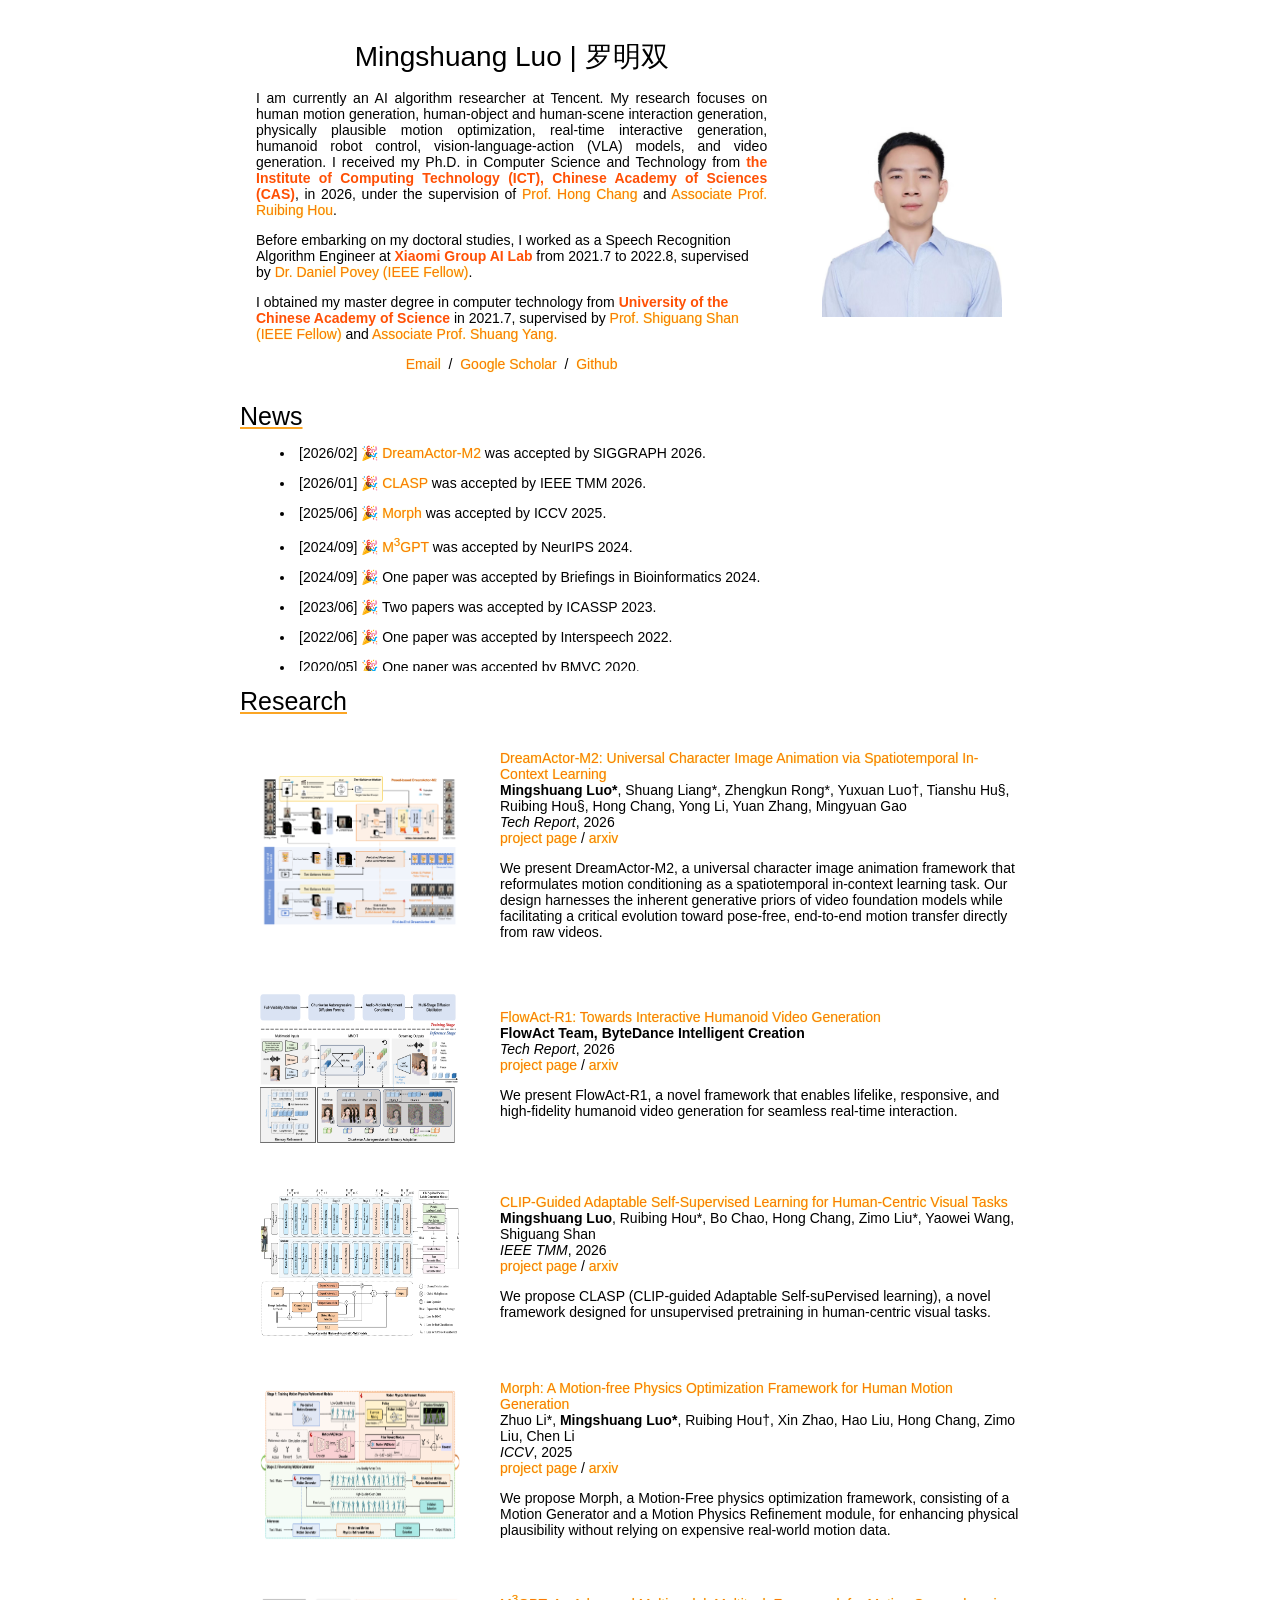
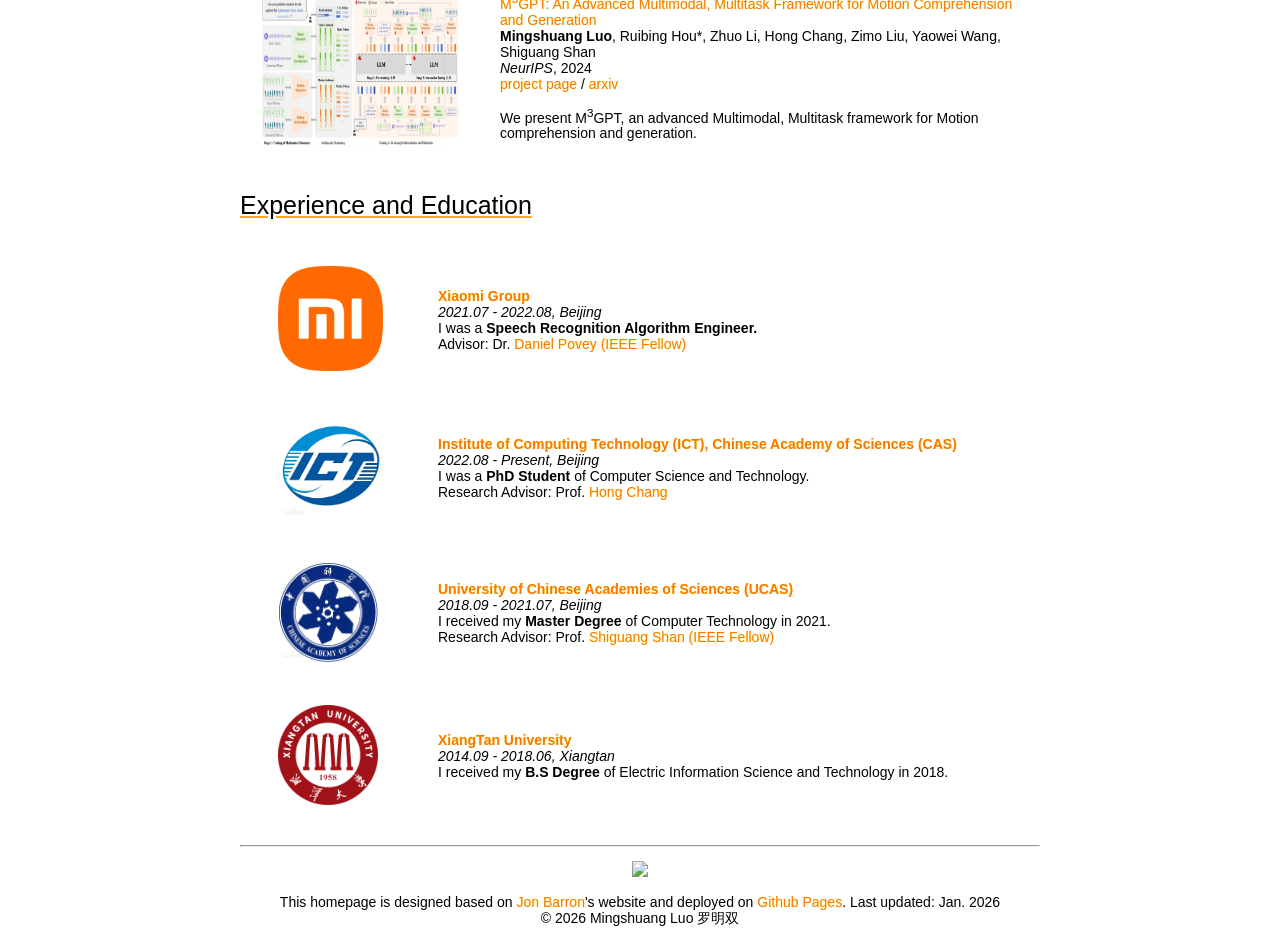
==== commit f98fadd5: "Update index.html" ====
--- a/index.html
+++ b/index.html
@@ -100,7 +100,7 @@
                   </p>
                   <p style="text-align: justify">
                     <intro>
-                      I am currently an AI algorithm researcher at Tencent. My research focuses on human motion generation, human–object and human–scene interaction generation, physically plausible motion optimization, real-time interactive generation, humanoid robot control, vision-language-action (VLA) models, and video generation.
+                      I am currently an AI algorithm researcher at Tencent. My research focuses on human motion generation, human-object and human-scene interaction generation, physically plausible motion optimization, real-time interactive generation, humanoid robot control, vision-language-action (VLA) models, and video generation.
                       
                       I received my Ph.D. in Computer Science and Technology from  <b> the Institute of Computing Technology (ICT), Chinese Academy of Sciences (CAS)</b>, in 2026, under the supervision of <a
                         href="https://scholar.google.com/citations?user=LX6MnNsAAAAJ&hl=en">Prof. Hong Chang</a> and <a
@@ -109,9 +109,6 @@
                       <p>Before embarking on my doctoral studies, I worked as a Speech Recognition Algorithm Engineer at <b>Xiaomi Group AI Lab</b> from 2021.7 to 2022.8, supervised by <a href="https://scholar.google.com/citations?user=y_-5FWAAAAAJ&hl=zh-CN&oi=ao">Dr. Daniel Povey (IEEE Fellow)</a>.</p>
                         
                       <p>I obtained my master degree in computer technology from <b>University of the Chinese Academy of Science</b> in 2021.7, supervised by <a href="https://scholar.google.com/citations?user=Vkzd7MIAAAAJ&hl=en">Prof. Shiguang Shan (IEEE Fellow)</a> and <a href="https://scholar.google.com/citations?user=8wizL74AAAAJ&hl=en">Associate Prof. Shuang Yang.</p>
-
-                      My research interests lie in computer vision and computer graphics, with a particular focus on
-                      Multimodal AIGC, 2D/3D character animation, video/motion generation, world model, humanoid robot control and VLA.
                     </intro>
 
                   <p style="text-align:center">
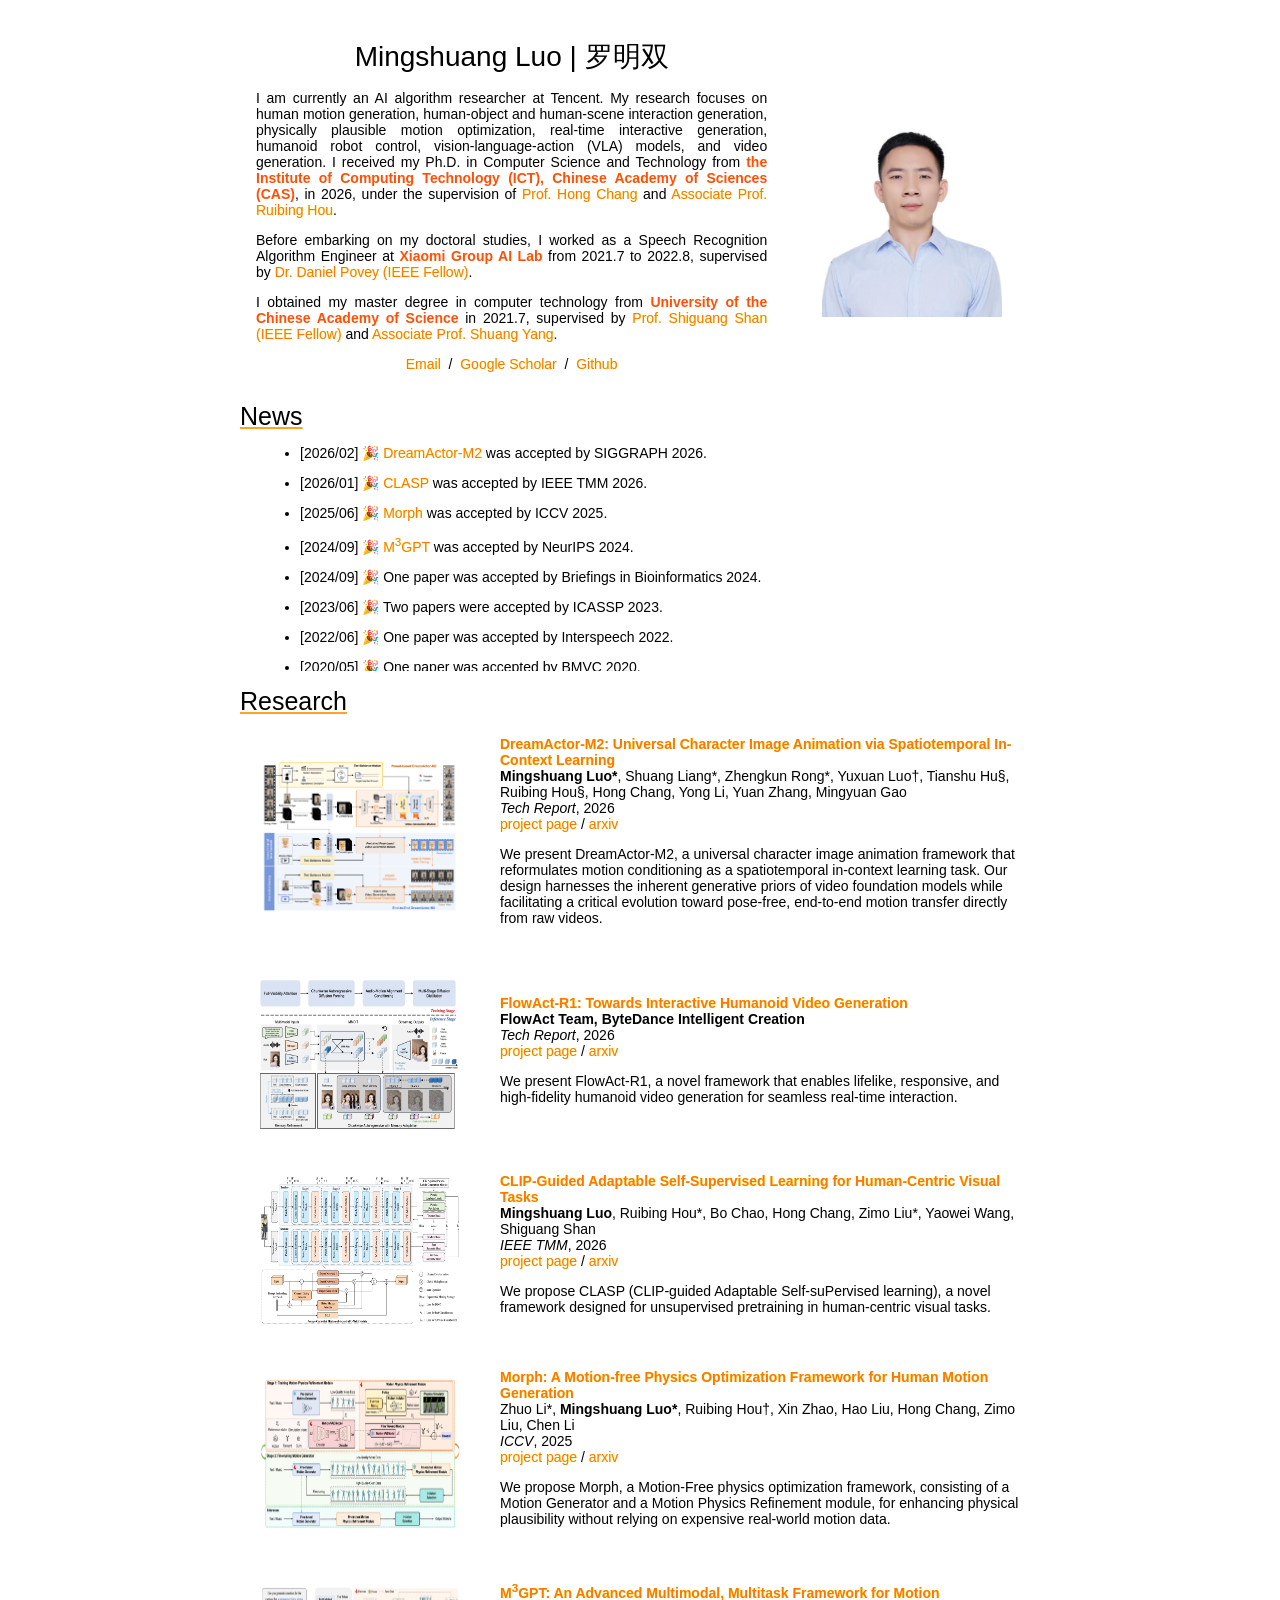
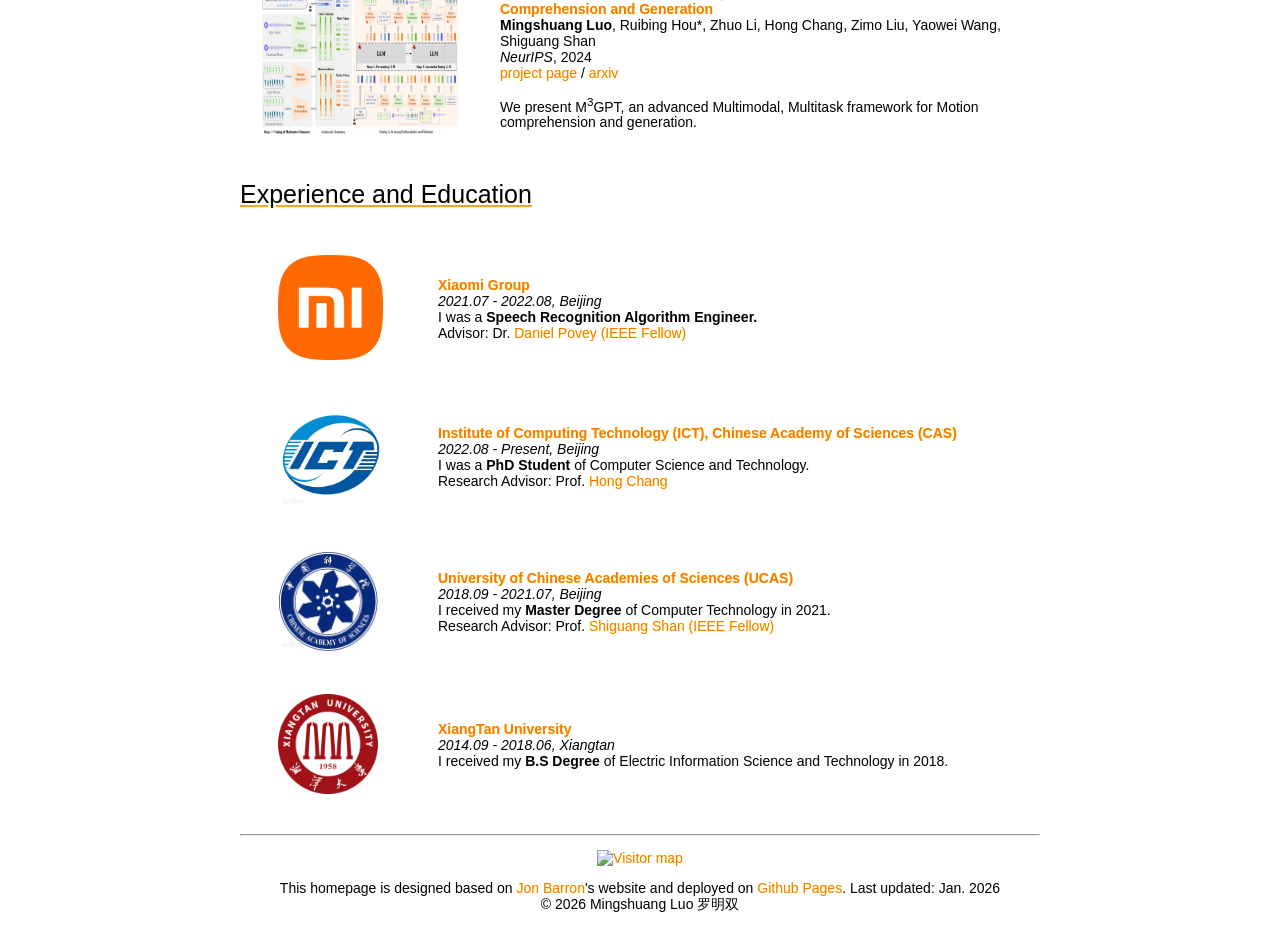
==== commit 16f7d772: "update" ====
--- a/index.html
+++ b/index.html
@@ -1,9 +1,10 @@
 <!DOCTYPE html>
-<!-- saved from url=(0030)https://geng-haoran.github.io/ -->
-<html lang="en"><!-- head -->
+<html lang="en">
 
 <head>
-  <meta http-equiv="Content-Type" content="text/html; charset=UTF-8">
+  <meta charset="UTF-8">
+  <meta name="author" content="Mingshuang Luo">
+  <meta name="viewport" content="width=device-width, initial-scale=1">
   <script>
     (function () {
       var a_idx = 0;
@@ -50,7 +51,7 @@
   </script>
 
   <!-- Google tag (gtag.js) -->
-  <script async src="./style/js"></script>
+  <script async src="https://www.googletagmanager.com/gtag/js?id=G-66DNLPJ6PY"></script>
   <script>
     window.dataLayer = window.dataLayer || [];
     function gtag() { dataLayer.push(arguments); }
@@ -61,10 +62,8 @@
 
   <title>Mingshuang Luo | 罗明双</title>
 
-  <!-- <meta name="author" content="Mingshuang Luo">罗明双meta name="viewport" content="width=device-width, initial-scale=1"> -->
-
   <link rel="stylesheet" type="text/css" href="./style/stylesheet.css">
-  <link rel="icon" type="image/png" href="./style/icon.png">
+  <link rel="icon" type="image/jpeg" href="./images/lms.jpg">
   <script type="text/javascript">
     function hideshow(which) {
       if (!document.getElementById)
@@ -75,15 +74,13 @@
         which.style.display = "block"
     }
   </script>
-  <meta http-equiv="origin-trial"
-    content="AymqwRC7u88Y4JPvfIF2F37QKylC04248hLCdJAsh8xgOfe/dVJPV3XS3wLFca1ZMVOtnBfVjaCMTVudWM//5g4AAAB7eyJvcmlnaW4iOiJodHRwczovL3d3dy5nb29nbGV0YWdtYW5hZ2VyLmNvbTo0NDMiLCJmZWF0dXJlIjoiUHJpdmFjeVNhbmRib3hBZHNBUElzIiwiZXhwaXJ5IjoxNjk1MTY3OTk5LCJpc1RoaXJkUGFydHkiOnRydWV9">
 </head>
 
 <!-- bib hide -->
 
 <!-- body -->
 
-<body data-new-gr-c-s-check-loaded="14.1056.0" data-gr-ext-installed>
+<body>
   <!-- self-intro -->
   <table
     style="width:100%;max-width:800px;border:0px;border-spacing:0px;border-collapse:separate;margin-right:auto;margin-left:auto;">
@@ -96,27 +93,27 @@
               <tr style="padding:0px">
                 <td style="padding:2%;width:55%;vertical-align:middle">
                   <p style="text-align:center">
-                    <name>Mingshuang Luo | 罗明双</name>
+                    <span class="name">Mingshuang Luo | 罗明双</span>
                   </p>
                   <p style="text-align: justify">
-                    <intro>
-                      I am currently an AI algorithm researcher at Tencent. My research focuses on human motion generation, human-object and human-scene interaction generation, physically plausible motion optimization, real-time interactive generation, humanoid robot control, vision-language-action (VLA) models, and video generation.
-                      
-                      I received my Ph.D. in Computer Science and Technology from  <b> the Institute of Computing Technology (ICT), Chinese Academy of Sciences (CAS)</b>, in 2026, under the supervision of <a
-                        href="https://scholar.google.com/citations?user=LX6MnNsAAAAJ&hl=en">Prof. Hong Chang</a> and <a
-                        href="https://scholar.google.com/citations?user=VfS4cisAAAAJ&hl=en">Associate Prof. Ruibing Hou</a>. 
-
-                      <p>Before embarking on my doctoral studies, I worked as a Speech Recognition Algorithm Engineer at <b>Xiaomi Group AI Lab</b> from 2021.7 to 2022.8, supervised by <a href="https://scholar.google.com/citations?user=y_-5FWAAAAAJ&hl=zh-CN&oi=ao">Dr. Daniel Povey (IEEE Fellow)</a>.</p>
-                        
-                      <p>I obtained my master degree in computer technology from <b>University of the Chinese Academy of Science</b> in 2021.7, supervised by <a href="https://scholar.google.com/citations?user=Vkzd7MIAAAAJ&hl=en">Prof. Shiguang Shan (IEEE Fellow)</a> and <a href="https://scholar.google.com/citations?user=8wizL74AAAAJ&hl=en">Associate Prof. Shuang Yang.</p>
-                    </intro>
+                    I am currently an AI algorithm researcher at Tencent. My research focuses on human motion generation, human-object and human-scene interaction generation, physically plausible motion optimization, real-time interactive generation, humanoid robot control, vision-language-action (VLA) models, and video generation.
+                    I received my Ph.D. in Computer Science and Technology from <b>the Institute of Computing Technology (ICT), Chinese Academy of Sciences (CAS)</b>, in 2026, under the supervision of <a
+                      href="https://scholar.google.com/citations?user=LX6MnNsAAAAJ&amp;hl=en">Prof. Hong Chang</a> and <a
+                      href="https://scholar.google.com/citations?user=VfS4cisAAAAJ&amp;hl=en">Associate Prof. Ruibing Hou</a>.
+                  </p>
+                  <p style="text-align: justify">
+                    Before embarking on my doctoral studies, I worked as a Speech Recognition Algorithm Engineer at <b>Xiaomi Group AI Lab</b> from 2021.7 to 2022.8, supervised by <a href="https://scholar.google.com/citations?user=y_-5FWAAAAAJ&amp;hl=zh-CN&amp;oi=ao">Dr. Daniel Povey (IEEE Fellow)</a>.
+                  </p>
+                  <p style="text-align: justify">
+                    I obtained my master degree in computer technology from <b>University of the Chinese Academy of Science</b> in 2021.7, supervised by <a href="https://scholar.google.com/citations?user=Vkzd7MIAAAAJ&amp;hl=en">Prof. Shiguang Shan (IEEE Fellow)</a> and <a href="https://scholar.google.com/citations?user=8wizL74AAAAJ&amp;hl=en">Associate Prof. Shuang Yang</a>.
+                  </p>
 
                   <p style="text-align:center">
                     <a href="mailto:luomingshuang841@gmail.com">Email</a>
                     &nbsp;/&nbsp;
                     <!-- <a href="data/ZhangJiaxu-CV-2026.pdf">CV</a>
                     &nbsp;/&nbsp; -->
-                    <a href="https://scholar.google.com/citations?user=LeSGNnMAAAAJ&hl=zh-CN">Google
+                    <a href="https://scholar.google.com/citations?user=LeSGNnMAAAAJ&amp;hl=zh-CN">Google
                       Scholar</a> &nbsp;/&nbsp;
                     <a href="https://github.com/luomingshuang">Github</a>
                     <!-- &nbsp;/&nbsp;
@@ -175,15 +172,9 @@
               </tr>
             </tbody>
           </table>
-          <table
-            style="width:100%;border:0px;border-spacing:0px;border-collapse:separate;margin-right:auto;margin-left:auto;">
-            <tbody>
-
-            </tbody>
-          </table>
 
           <!-- News -->
-          <heading>News</heading><br>
+          <span class="section-heading">News</span><br>
           <div class="news-container">
             <table
               style="width:100%;border:0px;border-spacing:0px;border-collapse:separate;margin-right:auto;margin-left:auto;">
@@ -193,33 +184,17 @@
 
                 <tr>
                   <td style="padding:0px;width:100%;vertical-align:middle">
-                    <p></p>
-                    <li>[2026/02] 🎉 <a href="https://arxiv.org/abs/2601.21716">DreamActor-M2</a> was accepted by SIGGRAPH 2026.</li>
-                    <p></p>
-                    <p></p>
-                    <li>[2026/01] 🎉 <a href="https://arxiv.org/abs/2601.13133">CLASP</a> was accepted by IEEE TMM 2026.</li>
-                    <p></p>
-                    <p></p>
-                    <li>[2025/06] 🎉 <a href="https://arxiv.org/abs/2411.14951">Morph</a> was accepted by ICCV 2025.</li>
-                    <p></p>
-                    <p></p>
-                    <li>[2024/09] 🎉 <a href="https://arxiv.org/abs/2411.14951">M<sup>3</sup>GPT</a> was accepted by NeurIPS 2024.</li>
-                    <p></p>
-                    <p></p>
-                    <li>[2024/09] 🎉 One paper was accepted by Briefings in Bioinformatics 2024.</li>
-                    <p></p>
-                    <p></p>
-                    <li>[2023/06] 🎉 Two papers was accepted by ICASSP 2023.</li>
-                    <p></p>
-                    <p></p>
-                    <li>[2022/06] 🎉 One paper was accepted by Interspeech 2022.</li>
-                    <p></p>
-                    <p></p>
-                    <li>[2020/05] 🎉 One paper was accepted by BMVC 2020.</li>
-                    <p></p>
-                    <p></p>
-                    <li>[2020/03] 🎉 One paper was accepted by IEEE FG 2020.</li>
-                    <p></p>
+                    <ul style="margin:14px 0;padding-left:20px">
+                      <li style="margin-bottom:14px">[2026/02] 🎉 <a href="https://arxiv.org/abs/2601.21716">DreamActor-M2</a> was accepted by SIGGRAPH 2026.</li>
+                      <li style="margin-bottom:14px">[2026/01] 🎉 <a href="https://arxiv.org/abs/2601.13133">CLASP</a> was accepted by IEEE TMM 2026.</li>
+                      <li style="margin-bottom:14px">[2025/06] 🎉 <a href="https://arxiv.org/abs/2411.14951">Morph</a> was accepted by ICCV 2025.</li>
+                      <li style="margin-bottom:14px">[2024/09] 🎉 <a href="https://arxiv.org/abs/2411.14951">M<sup>3</sup>GPT</a> was accepted by NeurIPS 2024.</li>
+                      <li style="margin-bottom:14px">[2024/09] 🎉 One paper was accepted by Briefings in Bioinformatics 2024.</li>
+                      <li style="margin-bottom:14px">[2023/06] 🎉 Two papers were accepted by ICASSP 2023.</li>
+                      <li style="margin-bottom:14px">[2022/06] 🎉 One paper was accepted by Interspeech 2022.</li>
+                      <li style="margin-bottom:14px">[2020/05] 🎉 One paper was accepted by BMVC 2020.</li>
+                      <li>[2020/03] 🎉 One paper was accepted by IEEE FG 2020.</li>
+                    </ul>
                   </td>
                 </tr>
               </tbody>
@@ -240,16 +215,15 @@
 
           <!-- Research -->
           <br>
-          <heading>Research</heading><br>
-          <p>
+          <span class="section-heading">Research</span><br>
           <table
             style="width:100%;border:0px;border-spacing:0px;border-collapse:separate;margin-right:auto;margin-left:auto;">
             <tbody>
 
-              <!--  ----------------------------------------------------------------------------------------------------------------------------------- -->
+              <!-- Publications -->
               <tr>
                 <td style="padding:20px;width:25%;vertical-align:middle">
-                  <img src="images/dreamactor-m2.png" width="200" height="150">
+                  <img src="images/dreamactor-m2.png" width="200" height="150" alt="DreamActor-M2 preview">
                 </td>
                 <td style="padding:20px;width:75%;vertical-align:middle">
                   <a href="https://grisoon.github.io/DreamActor-M2/">
@@ -260,16 +234,16 @@
                   <br>
                   <em>Tech Report</em>, 2026
                   <br>
-                  <a href="DreamActor-M2: Universal Character Image Animation via Spatiotemporal In-Context Learning">project
+                  <a href="https://grisoon.github.io/DreamActor-M2/">project
                     page </a> / <a href="https://arxiv.org/abs/2601.21716">arxiv </a>
-                  <p></p>
+                  <br>
                   <p>We present DreamActor-M2, a universal character image animation framework that reformulates motion conditioning as a spatiotemporal in-context learning task. Our design harnesses the inherent generative priors of video foundation models while facilitating a critical evolution toward pose-free, end-to-end motion transfer directly from raw videos.</p>
                 </td>
               </tr>
 
               <tr>
                 <td style="padding:20px;width:25%;vertical-align:middle">
-                  <img src="images/flowact-r1.png" width="200" height="150">
+                  <img src="images/flowact-r1.png" width="200" height="150" alt="FlowAct-R1 preview">
                 </td>
                 <td style="padding:20px;width:75%;vertical-align:middle">
                   <a href="https://grisoon.github.io/FlowAct-R1/">
@@ -282,7 +256,7 @@
                   <br>
                   <a href="https://grisoon.github.io/FlowAct-R1/">project
                     page </a> / <a href="https://arxiv.org/abs/2601.10103">arxiv </a>
-                  <p></p>
+                  <br>
                   <p>We present FlowAct-R1, a novel framework that enables lifelike, responsive, and high-fidelity
                     humanoid video generation for seamless real-time interaction.</p>
                 </td>
@@ -290,20 +264,20 @@
 
               <tr>
                 <td style="padding:20px;width:25%;vertical-align:middle">
-                  <img src="images/clasp.png" width="200" height="150">
+                  <img src="images/clasp.png" width="200" height="150" alt="CLASP preview">
                 </td>
                 <td style="padding:20px;width:75%;vertical-align:middle">
                   <a href="https://arxiv.org/pdf/2601.13133">
                     <span class="papertitle">CLIP-Guided Adaptable Self-Supervised Learning for Human-Centric Visual Tasks</span>
                   </a>
                   <br>
-                  <strong>Mingshuang Luo</s罗明双ng></strong>, Ruibing Hou*, Bo Chao, Hong Chang, Zimo Liu*, Yaowei Wang, Shiguang Shan
+                  <strong>Mingshuang Luo</strong>, Ruibing Hou*, Bo Chao, Hong Chang, Zimo Liu*, Yaowei Wang, Shiguang Shan
                   <br>
                   <em>IEEE TMM</em>, 2026
                   <br>
                   <a href="https://arxiv.org/abs/2601.13133">project
                     page </a> / <a href="https://arxiv.org/abs/2601.13133">arxiv </a>
-                  <p></p>
+                  <br>
                   <p>We propose CLASP (CLIP-guided Adaptable Self-suPervised
                   learning), a novel framework designed for unsupervised pretraining in human-centric visual tasks.</p>
                 </td>
@@ -311,45 +285,45 @@
 
               <tr>
                 <td style="padding:20px;width:25%;vertical-align:middle">
-                  <img src="images/morph.png" width="200" height="150">
+                  <img src="images/morph.png" width="200" height="150" alt="Morph preview">
                 </td>
                 <td style="padding:20px;width:75%;vertical-align:middle">
                   <a href="https://arxiv.org/abs/2411.14951">
                     <span class="papertitle">Morph: A Motion-free Physics Optimization Framework for Human Motion Generation</span>
                   </a>
                   <br>
-                  Zhuo Li*, <strong>Mingshuang Luo*</s罗明双ng></strong>, Ruibing Hou†, Xin Zhao, Hao Liu, Hong Chang, Zimo Liu, Chen Li
+                  Zhuo Li*, <strong>Mingshuang Luo*</strong>, Ruibing Hou†, Xin Zhao, Hao Liu, Hong Chang, Zimo Liu, Chen Li
                   <br>
                   
                   <em>ICCV</em>, 2025
                   <br>
                   <a href="https://arxiv.org/abs/2411.14951">project
                     page </a> / <a href="https://arxiv.org/abs/2411.14951">arxiv </a>
-                  <p></p>
+                  <br>
                   <p>We propose Morph, a Motion-Free physics optimization framework, consisting of a Motion Generator and a Motion Physics Refinement module, for enhancing physical plausibility without relying on expensive real-world motion data. </p>
                 </td>
               </tr>
 
               <tr>
                 <td style="padding:20px;width:25%;vertical-align:middle">
-                  <img src="images/m3gpt.png" width="200" height="150">
+                  <img src="images/m3gpt.png" width="200" height="150" alt="M3GPT preview">
                 </td>
                 <td style="padding:20px;width:75%;vertical-align:middle">
                   <a href="https://arxiv.org/abs/2405.16273">
                     <span class="papertitle">M<sup>3</sup>GPT: An Advanced Multimodal, Multitask Framework for Motion Comprehension and Generation</span>
                   </a>
                   <br>
-                  <strong>Mingshuang Luo</s罗明双ng></strong>, Ruibing Hou*, Zhuo Li, Hong Chang, Zimo Liu, Yaowei Wang, Shiguang Shan
+                  <strong>Mingshuang Luo</strong>, Ruibing Hou*, Zhuo Li, Hong Chang, Zimo Liu, Yaowei Wang, Shiguang Shan
                   <br>
                   <em>NeurIPS</em>, 2024
                   <br>
                   <a href="https://arxiv.org/abs/2405.16273">project
                     page </a> / <a href="https://arxiv.org/abs/2405.16273">arxiv </a>
-                  <p></p>
+                  <br>
                   <p>We present M<sup>3</sup>GPT, an advanced Multimodal, Multitask framework for Motion comprehension and generation.</p>
                 </td>
               </tr>
-              <!--  ----------------------------------------------------------------------------------------------------------------------------------- -->
+              <!-- End publications -->
 
             </tbody>
           </table>
@@ -370,7 +344,7 @@
 
           <!-- Experience -->
           <br>
-          <heading>Experience and Education</heading><br><br>
+          <span class="section-heading">Experience and Education</span><br><br>
           <table width="100%" align="center" border="0" cellpadding="10" style="border-spacing: 20px;">
             <tbody>
               <!-- <tr>
@@ -424,54 +398,54 @@
 
               <tr>
                 <td style="padding-left:18px;padding-right:20px;width:20%;vertical-align:middle"><img
-                    src="./images/xiaomi.png" , width="105"></td>
-                <td width="80%" valign="center">
+                    src="./images/xiaomi.png" width="105" alt="Xiaomi logo"></td>
+                <td width="80%" style="vertical-align:middle">
                   <strong><a href="https://www.mi.com/index.html" target="_blank">
-                      <papertitle>Xiaomi Group</papertitle>
+                      <span class="papertitle">Xiaomi Group</span>
                     </a></strong>
                   <br> <em>2021.07 - 2022.08, Beijing</em><br>
                   I was a <strong>Speech Recognition Algorithm Engineer.</strong>
-                  <br> Advisor: Dr. <a href="https://scholar.google.com/citations?user=y_-5FWAAAAAJ&hl=zh-CN&oi=ao"
+                  <br> Advisor: Dr. <a href="https://scholar.google.com/citations?user=y_-5FWAAAAAJ&amp;hl=zh-CN&amp;oi=ao"
                     target="_blank">Daniel Povey (IEEE Fellow)</a>
                 </td>
               </tr>
 
               <tr>
                 <td style="padding-left:18px;padding-right:20px;width:20%;vertical-align:middle"><img
-                    src="./images/ict.png" , width="105"></td>
-                <td width="80%" valign="center">
+                    src="./images/ict.png" width="105" alt="ICT logo"></td>
+                <td width="80%" style="vertical-align:middle">
                   <strong><a href="https://www.ict.ac.cn/" target="_blank">
-                      <papertitle>Institute of Computing Technology (ICT), Chinese Academy of Sciences (CAS)</papertitle>
+                      <span class="papertitle">Institute of Computing Technology (ICT), Chinese Academy of Sciences (CAS)</span>
                     </a></strong>
                   <br> <em>2022.08 - Present, Beijing</em><br>
                   I was a <strong>PhD Student</strong> of Computer Science and Technology.
-                  <br> Research Advisor: Prof. <a href="https://scholar.google.com/citations?user=LX6MnNsAAAAJ&hl=zh-CN"
+                  <br> Research Advisor: Prof. <a href="https://scholar.google.com/citations?user=LX6MnNsAAAAJ&amp;hl=zh-CN"
                     target="_blank">Hong Chang</a>
                 </td>
               </tr>
 
               <tr>
                 <td style="padding-left:18px;padding-right:20px;width:20%;vertical-align:middle"><img
-                    src="./images/cas.png" , width="100"></td>
-                <td width="80%" valign="center">
+                    src="./images/cas.png" width="100" alt="UCAS logo"></td>
+                <td width="80%" style="vertical-align:middle">
                   <strong><a href="https://www.ucas.ac.cn/" target="_blank">
-                      <papertitle>University of Chinese
-                        Academies of Sciences (UCAS)</papertitle></strong>
+                      <span class="papertitle">University of Chinese
+                        Academies of Sciences (UCAS)</span>
                     </a></strong>
                   <br> <em>2018.09 - 2021.07, Beijing</em><br> I received my <strong> Master Degree</strong> of
                     Computer Technology in 2021.
-                  <br> Research Advisor: Prof. <a href="https://scholar.google.com/citations?user=Vkzd7MIAAAAJ&hl=zh-CN" target="_blank">Shiguang Shan (IEEE Fellow)</a>
-                </td>
-              </tr>
-
-
-              <tr>
-                <td style="padding-left:18px;padding-right:20px;width:20%;vertical-align:middle"><img
-                    src="./images/xiangtangdaxue.png" , width="100"></td>
-                <td width="80%" valign="center">
+                  <br> Research Advisor: Prof. <a href="https://scholar.google.com/citations?user=Vkzd7MIAAAAJ&amp;hl=zh-CN" target="_blank">Shiguang Shan (IEEE Fellow)</a>
+                </td>
+              </tr>
+
+
+              <tr>
+                <td style="padding-left:18px;padding-right:20px;width:20%;vertical-align:middle"><img
+                    src="./images/xiangtangdaxue.png" width="100" alt="Xiangtan University logo"></td>
+                <td width="80%" style="vertical-align:middle">
                   <strong><a href="https://www.xtu.edu.cn/" target="_blank">
-                      <papertitle>XiangTan
-                        University</papertitle>
+                      <span class="papertitle">XiangTan
+                        University</span>
                     </a></strong>
                   <br> <em>2014.09 - 2018.06, Xiangtan</em><br> I received
                   my <strong>B.S Degree</strong> of Electric Information Science and Technology in 2018.
@@ -556,9 +530,9 @@
           </table> -->
 
           <hr>
-          <p align="center">
+          <p style="text-align:center">
             <a href="https://clustrmaps.com/site/1bbtb" title="Visit tracker"><img
-                src="//clustrmaps.com/map_v2.png?cl=be8670&w=400&t=tt&d=qZS4ggcBQIgR4I9SYbVQoi-6xMTgYyMGlUnPAq-jWv4&co=ffffff&ct=bd5d38" /></a>
+                src="https://clustrmaps.com/map_v2.png?cl=be8670&amp;w=400&amp;t=tt&amp;d=qZS4ggcBQIgR4I9SYbVQoi-6xMTgYyMGlUnPAq-jWv4&amp;co=ffffff&amp;ct=bd5d38" alt="Visitor map"></a>
           </p>
 
           <!-- Aknowledgements -->
@@ -570,46 +544,9 @@
             <br>
             © 2026 Mingshuang Luo
 罗明双     </p>
-          <table
-            style="width:100%;border:0px;border-spacing:0px;border-collapse:separate;margin-right:auto;margin-left:auto;">
-            <tbody>
-              <tr>
-                <!-- <br> -->
-                <!-- <br> -->
-
-              </tr>
-            </tbody>
-          </table>
-
         </td>
       </tr>
     </tbody>
   </table>
-</body><grammarly-desktop-integration data-grammarly-shadow-root="true"><template shadowrootmode="open">
-    <style>
-      div.grammarly-desktop-integration {
-        position: absolute;
-        width: 1px;
-        height: 1px;
-        padding: 0;
-        margin: -1px;
-        overflow: hidden;
-        clip: rect(0, 0, 0, 0);
-        white-space: nowrap;
-        border: 0;
-        -moz-user-select: none;
-        -webkit-user-select: none;
-        -ms-user-select: none;
-        user-select: none;
-      }
-
-      div.grammarly-desktop-integration:before {
-        content: attr(data-content);
-      }
-    </style>
-    <div aria-label="grammarly-integration" role="group" tabindex="-1" class="grammarly-desktop-integration"
-      data-content="{&quot;mode&quot;:&quot;full&quot;,&quot;isActive&quot;:true,&quot;isUserDisabled&quot;:false}">
-    </div>
-  </template></grammarly-desktop-integration>
-
-</html>+</body>
+</html>
--- a/style/stylesheet.css
+++ b/style/stylesheet.css
@@ -109,7 +109,8 @@
   font-size: 14px;
 }
 
-heading {
+heading,
+.section-heading {
   font-family: 'Lato', Verdana, Helvetica, sans-serif;
   font-size: 25px;
   /*color: #313164;*/
@@ -127,13 +128,15 @@
   text-decoration-color: #fba524; /* #ac715b; */
 }
 
-papertitle {
+papertitle,
+.papertitle {
   font-family: 'Lato', Verdana, Helvetica, sans-serif;
   font-size: 14px;
   font-weight: 700
 }
 
-name {
+name,
+.name {
   font-family: 'Lato', Verdana, Helvetica, sans-serif;
   font-size: 28px;
 }
@@ -199,4 +202,4 @@
 .news-container:hover::-webkit-scrollbar-thumb,
 .news-container.scrolling::-webkit-scrollbar-thumb {
   background-color: #fba524;
-}+}
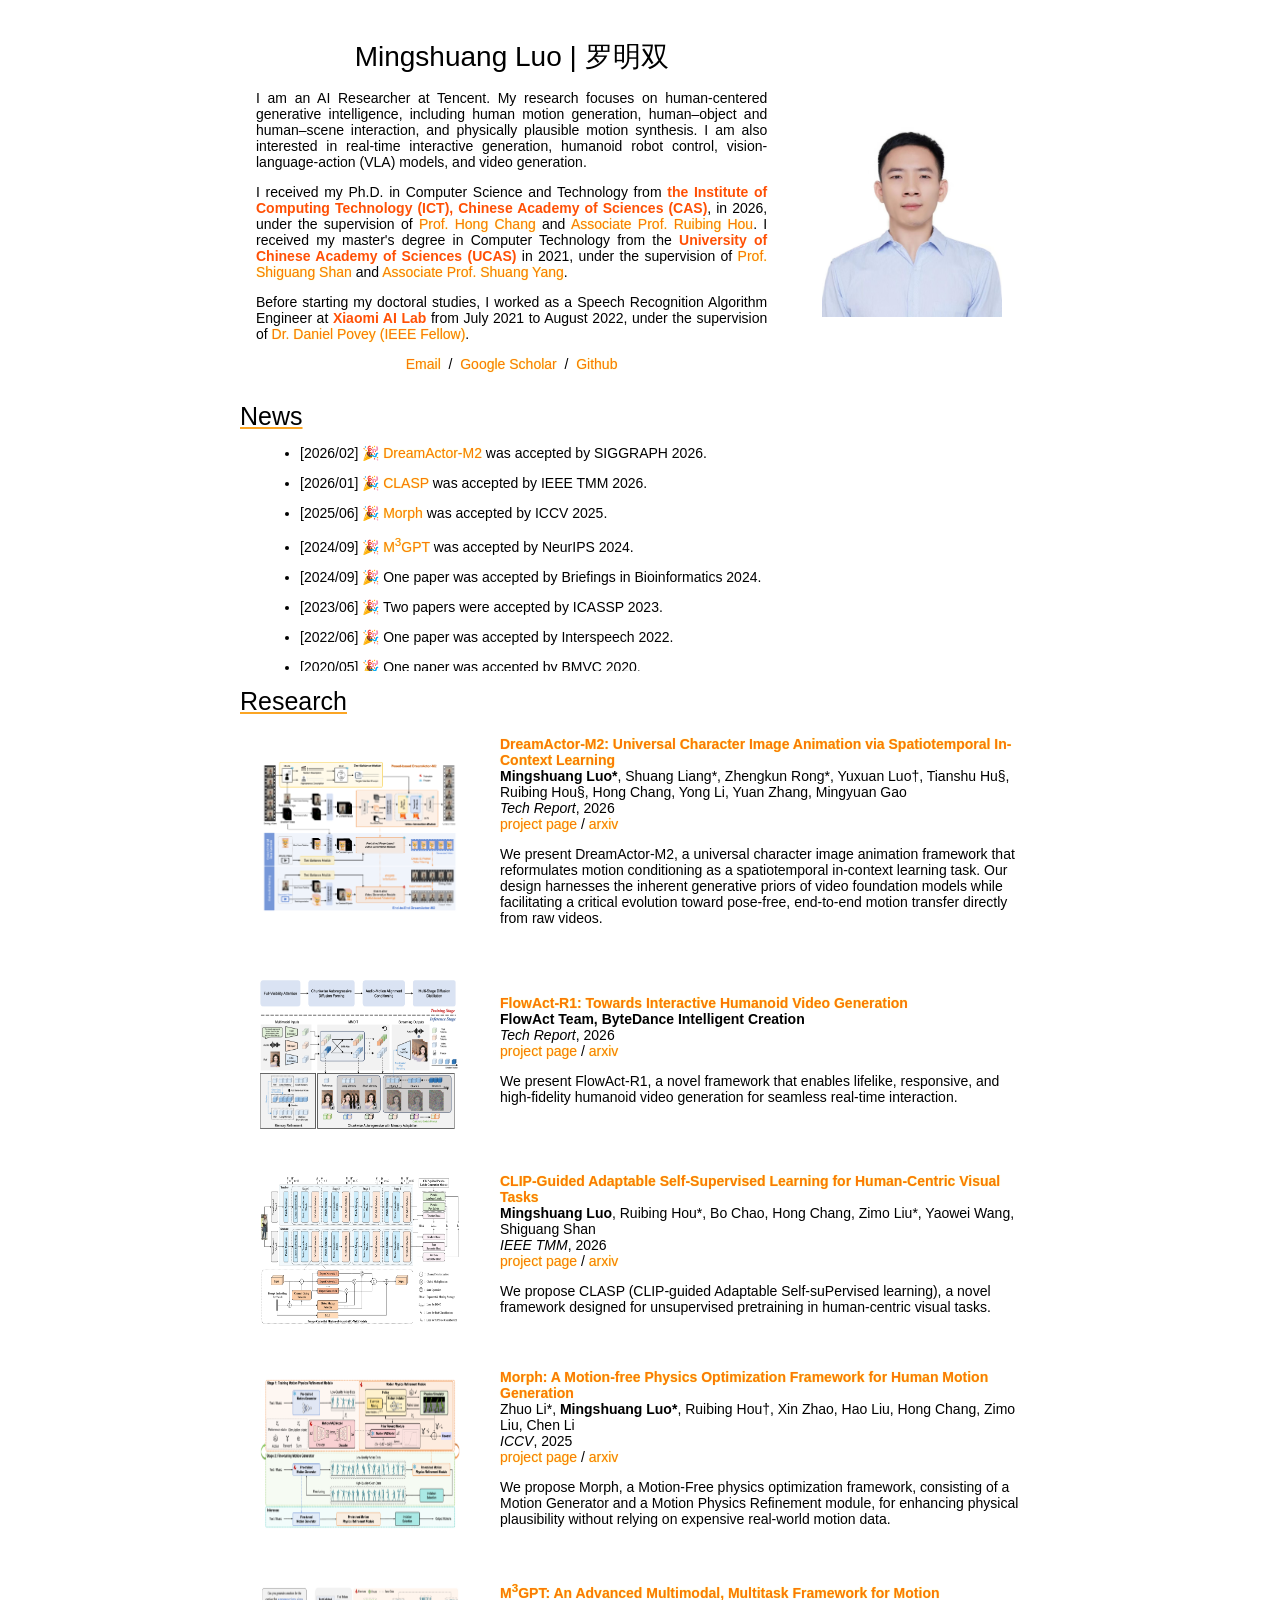
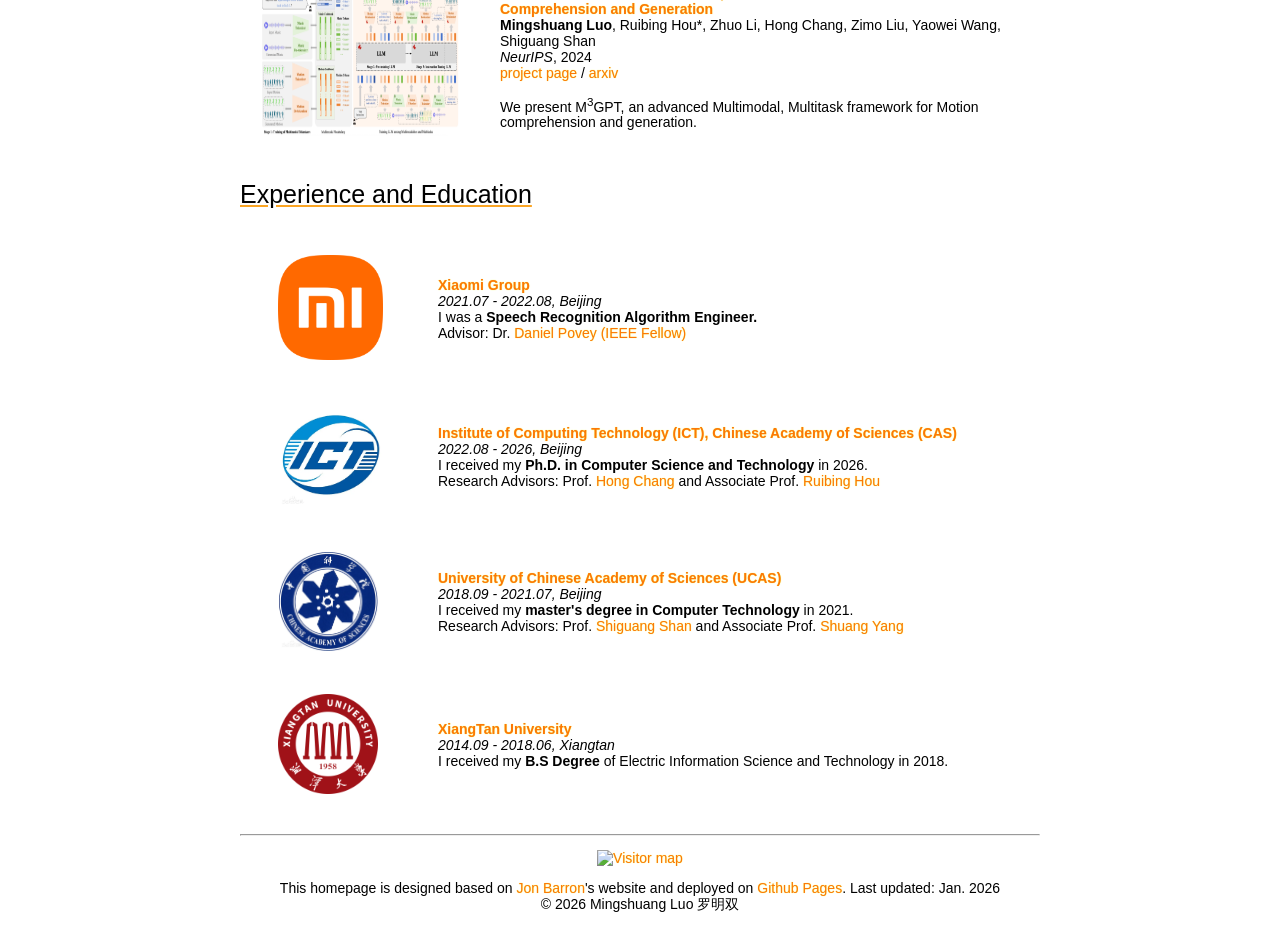
==== commit 4af08537: "Update index.html" ====
--- a/index.html
+++ b/index.html
@@ -96,16 +96,15 @@
                     <span class="name">Mingshuang Luo | 罗明双</span>
                   </p>
                   <p style="text-align: justify">
-                    I am currently an AI algorithm researcher at Tencent. My research focuses on human motion generation, human-object and human-scene interaction generation, physically plausible motion optimization, real-time interactive generation, humanoid robot control, vision-language-action (VLA) models, and video generation.
+                    I am an AI Researcher at Tencent. My research focuses on human-centered generative intelligence, including human motion generation, human–object and human–scene interaction, and physically plausible motion synthesis. I am also interested in real-time interactive generation, humanoid robot control, vision-language-action (VLA) models, and video generation.
+                  </p>
+                  <p style="text-align: justify">
                     I received my Ph.D. in Computer Science and Technology from <b>the Institute of Computing Technology (ICT), Chinese Academy of Sciences (CAS)</b>, in 2026, under the supervision of <a
                       href="https://scholar.google.com/citations?user=LX6MnNsAAAAJ&amp;hl=en">Prof. Hong Chang</a> and <a
-                      href="https://scholar.google.com/citations?user=VfS4cisAAAAJ&amp;hl=en">Associate Prof. Ruibing Hou</a>.
+                      href="https://scholar.google.com/citations?user=VfS4cisAAAAJ&amp;hl=en">Associate Prof. Ruibing Hou</a>. I received my master's degree in Computer Technology from the <b>University of Chinese Academy of Sciences (UCAS)</b> in 2021, under the supervision of <a href="https://scholar.google.com/citations?user=Vkzd7MIAAAAJ&amp;hl=en">Prof. Shiguang Shan</a> and <a href="https://scholar.google.com/citations?user=8wizL74AAAAJ&amp;hl=en">Associate Prof. Shuang Yang</a>.
                   </p>
                   <p style="text-align: justify">
-                    Before embarking on my doctoral studies, I worked as a Speech Recognition Algorithm Engineer at <b>Xiaomi Group AI Lab</b> from 2021.7 to 2022.8, supervised by <a href="https://scholar.google.com/citations?user=y_-5FWAAAAAJ&amp;hl=zh-CN&amp;oi=ao">Dr. Daniel Povey (IEEE Fellow)</a>.
-                  </p>
-                  <p style="text-align: justify">
-                    I obtained my master degree in computer technology from <b>University of the Chinese Academy of Science</b> in 2021.7, supervised by <a href="https://scholar.google.com/citations?user=Vkzd7MIAAAAJ&amp;hl=en">Prof. Shiguang Shan (IEEE Fellow)</a> and <a href="https://scholar.google.com/citations?user=8wizL74AAAAJ&amp;hl=en">Associate Prof. Shuang Yang</a>.
+                    Before starting my doctoral studies, I worked as a Speech Recognition Algorithm Engineer at <b>Xiaomi AI Lab</b> from July 2021 to August 2022, under the supervision of <a href="https://scholar.google.com/citations?user=y_-5FWAAAAAJ&amp;hl=zh-CN&amp;oi=ao">Dr. Daniel Povey (IEEE Fellow)</a>.
                   </p>
 
                   <p style="text-align:center">
@@ -417,10 +416,11 @@
                   <strong><a href="https://www.ict.ac.cn/" target="_blank">
                       <span class="papertitle">Institute of Computing Technology (ICT), Chinese Academy of Sciences (CAS)</span>
                     </a></strong>
-                  <br> <em>2022.08 - Present, Beijing</em><br>
-                  I was a <strong>PhD Student</strong> of Computer Science and Technology.
-                  <br> Research Advisor: Prof. <a href="https://scholar.google.com/citations?user=LX6MnNsAAAAJ&amp;hl=zh-CN"
-                    target="_blank">Hong Chang</a>
+                  <br> <em>2022.08 - 2026, Beijing</em><br>
+                  I received my <strong>Ph.D. in Computer Science and Technology</strong> in 2026.
+                  <br> Research Advisors: Prof. <a href="https://scholar.google.com/citations?user=LX6MnNsAAAAJ&amp;hl=zh-CN"
+                    target="_blank">Hong Chang</a> and Associate Prof. <a href="https://scholar.google.com/citations?user=VfS4cisAAAAJ&amp;hl=en"
+                    target="_blank">Ruibing Hou</a>
                 </td>
               </tr>
 
@@ -430,11 +430,10 @@
                 <td width="80%" style="vertical-align:middle">
                   <strong><a href="https://www.ucas.ac.cn/" target="_blank">
                       <span class="papertitle">University of Chinese
-                        Academies of Sciences (UCAS)</span>
-                    </a></strong>
-                  <br> <em>2018.09 - 2021.07, Beijing</em><br> I received my <strong> Master Degree</strong> of
-                    Computer Technology in 2021.
-                  <br> Research Advisor: Prof. <a href="https://scholar.google.com/citations?user=Vkzd7MIAAAAJ&amp;hl=zh-CN" target="_blank">Shiguang Shan (IEEE Fellow)</a>
+                        Academy of Sciences (UCAS)</span>
+                    </a></strong>
+                  <br> <em>2018.09 - 2021.07, Beijing</em><br> I received my <strong>master's degree in Computer Technology</strong> in 2021.
+                  <br> Research Advisors: Prof. <a href="https://scholar.google.com/citations?user=Vkzd7MIAAAAJ&amp;hl=zh-CN" target="_blank">Shiguang Shan</a> and Associate Prof. <a href="https://scholar.google.com/citations?user=8wizL74AAAAJ&amp;hl=en" target="_blank">Shuang Yang</a>
                 </td>
               </tr>
 
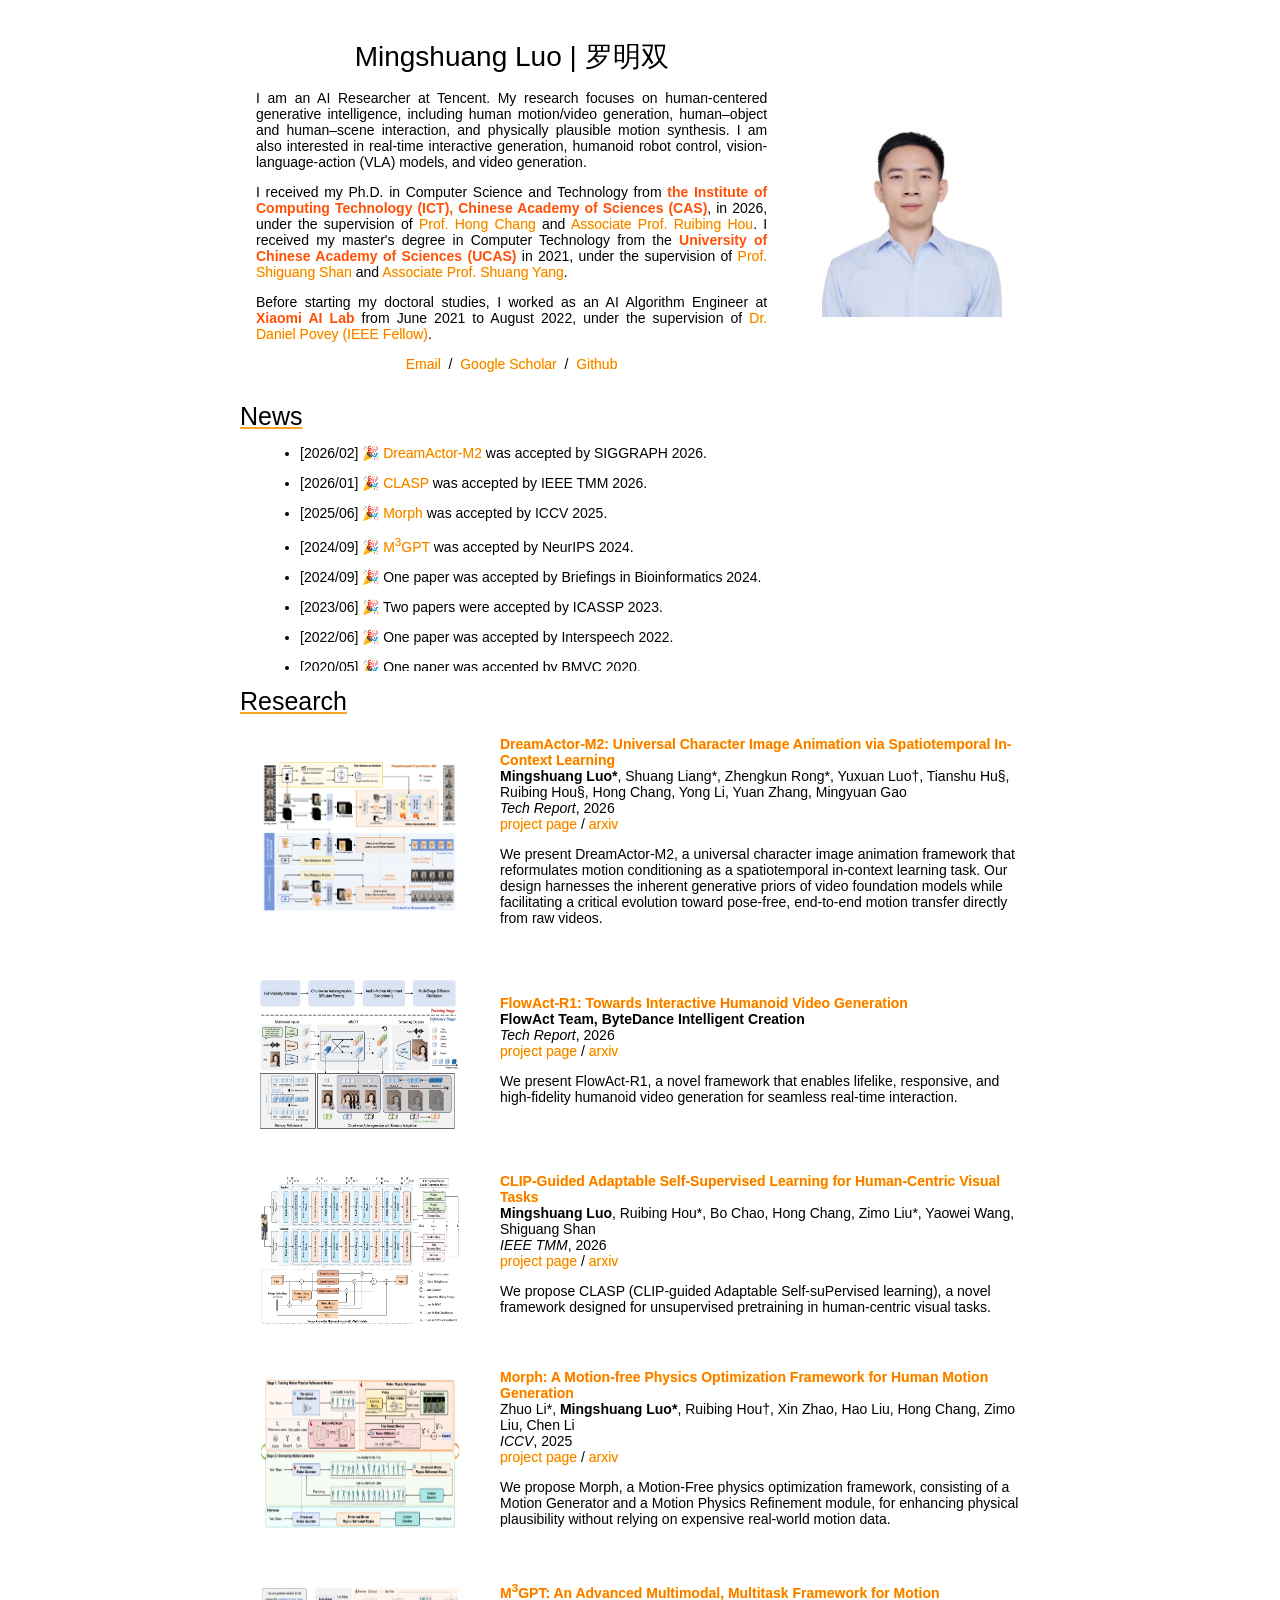
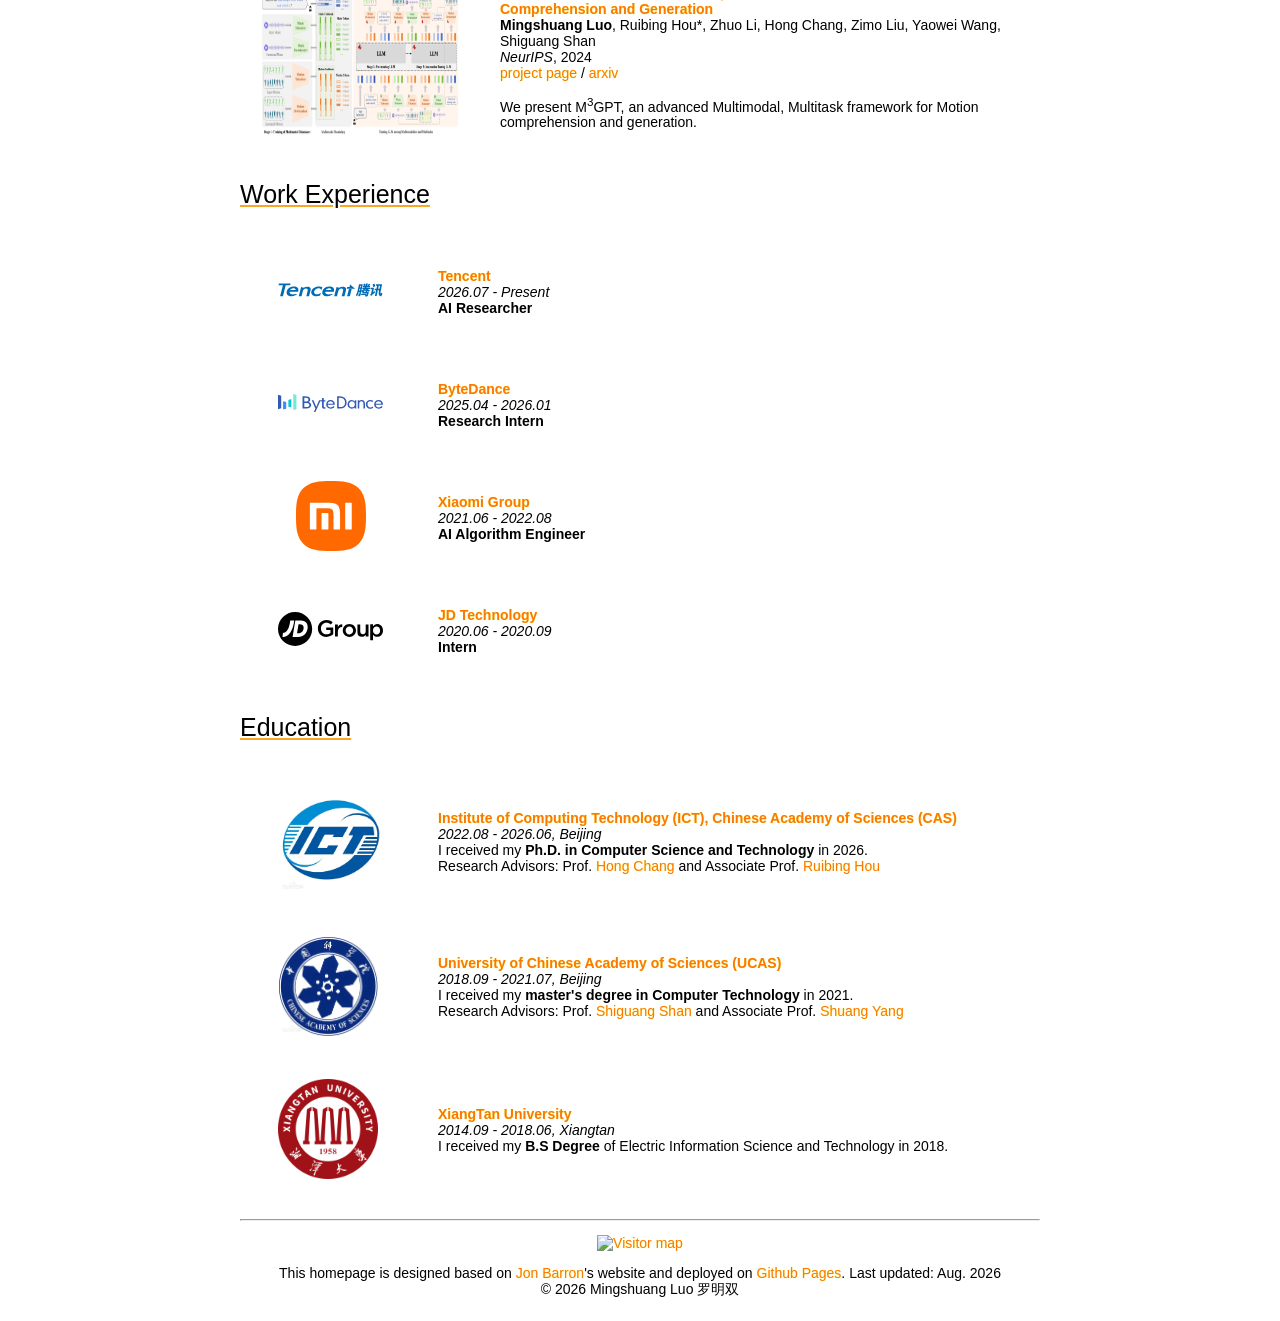
==== commit 253754c2: "update files" ====
--- a/index.html
+++ b/index.html
@@ -96,7 +96,7 @@
                     <span class="name">Mingshuang Luo | 罗明双</span>
                   </p>
                   <p style="text-align: justify">
-                    I am an AI Researcher at Tencent. My research focuses on human-centered generative intelligence, including human motion generation, human–object and human–scene interaction, and physically plausible motion synthesis. I am also interested in real-time interactive generation, humanoid robot control, vision-language-action (VLA) models, and video generation.
+                    I am an AI Researcher at Tencent. My research focuses on human-centered generative intelligence, including human motion/video generation, human–object and human–scene interaction, and physically plausible motion synthesis. I am also interested in real-time interactive generation, humanoid robot control, vision-language-action (VLA) models, and video generation.
                   </p>
                   <p style="text-align: justify">
                     I received my Ph.D. in Computer Science and Technology from <b>the Institute of Computing Technology (ICT), Chinese Academy of Sciences (CAS)</b>, in 2026, under the supervision of <a
@@ -104,7 +104,7 @@
                       href="https://scholar.google.com/citations?user=VfS4cisAAAAJ&amp;hl=en">Associate Prof. Ruibing Hou</a>. I received my master's degree in Computer Technology from the <b>University of Chinese Academy of Sciences (UCAS)</b> in 2021, under the supervision of <a href="https://scholar.google.com/citations?user=Vkzd7MIAAAAJ&amp;hl=en">Prof. Shiguang Shan</a> and <a href="https://scholar.google.com/citations?user=8wizL74AAAAJ&amp;hl=en">Associate Prof. Shuang Yang</a>.
                   </p>
                   <p style="text-align: justify">
-                    Before starting my doctoral studies, I worked as a Speech Recognition Algorithm Engineer at <b>Xiaomi AI Lab</b> from July 2021 to August 2022, under the supervision of <a href="https://scholar.google.com/citations?user=y_-5FWAAAAAJ&amp;hl=zh-CN&amp;oi=ao">Dr. Daniel Povey (IEEE Fellow)</a>.
+                    Before starting my doctoral studies, I worked as an AI Algorithm Engineer at <b>Xiaomi AI Lab</b> from June 2021 to August 2022, under the supervision of <a href="https://scholar.google.com/citations?user=y_-5FWAAAAAJ&amp;hl=zh-CN&amp;oi=ao">Dr. Daniel Povey (IEEE Fellow)</a>.
                   </p>
 
                   <p style="text-align:center">
@@ -341,74 +341,71 @@
     </tr>
   </tbody></table> -->
 
-          <!-- Experience -->
+          <!-- Work Experience -->
           <br>
-          <span class="section-heading">Experience and Education</span><br><br>
+          <span class="section-heading">Work Experience</span><br><br>
           <table width="100%" align="center" border="0" cellpadding="10" style="border-spacing: 20px;">
             <tbody>
-              <!-- <tr>
-                <td style="padding-left:18px;padding-right:20px;width:20%;vertical-align:middle"><img
-                    src="./images/ByteDanceLOGO.png" , width="105"></td>
-                <td width="80%" valign="center">
+              <tr>
+                <td style="padding-left:18px;padding-right:20px;width:20%;vertical-align:middle">
+                  <img src="./images/tencent.svg" style="width:105px;height:70px;object-fit:contain" alt="Tencent logo">
+                </td>
+                <td width="80%" style="vertical-align:middle">
+                  <strong><a href="https://www.tencent.com/" target="_blank">
+                      <span class="papertitle">Tencent</span>
+                    </a></strong>
+                  <br> <em>2026.07 - Present</em><br>
+                  <strong>AI Researcher</strong>
+                </td>
+              </tr>
+
+              <tr>
+                <td style="padding-left:18px;padding-right:20px;width:20%;vertical-align:middle">
+                  <img src="./images/bytedance.svg" style="width:105px;height:70px;object-fit:contain" alt="ByteDance logo">
+                </td>
+                <td width="80%" style="vertical-align:middle">
                   <strong><a href="https://www.bytedance.com/" target="_blank">
-                      <papertitle>ByteDance</papertitle>
-                    </a></strong>
-                  <br> <em>2025.06 - Present, Shenzhen</em><br>
-                  <strong>Research Intern</strong> for AIGC and MLLM.
-                  <br> Advisor: Dr. <a href="https://chenxin.tech/" target="_blank">Xin Chen</a> and Dr. <a
-                    href="https://scholar.google.com/citations?user=BIixVT0AAAAJ&hl=en" target="_blank">Tianshu Hu</a>
-                </td>
-              </tr>
-
-              <tr>
-                <td style="padding-left:18px;padding-right:20px;width:20%;vertical-align:middle"><img
-                    src="./images/step_logo.png" , width="105"></td>
-                <td width="80%" valign="center">
-                  <strong><a href="https://www.stepfun.com/" target="_blank">
-                      <papertitle>StepFun</papertitle>
-                    </a></strong>
-                  <br> <em>2024.05 - 2025.06, Shanghai</em><br>
-                  <strong>Research Intern</strong> for AIGC.
-                  <br> Advisor: Dr. <a href="https://www.skicyyu.org/" target="_blank">Gang Yu</a> and Dr. <a
-                    href="https://scholar.google.com/citations?user=tgDc0fsAAAAJ&hl=en" target="_blank">Xianfang
-                    Zeng</a>
-                </td>
-              </tr>
-
-              <tr>
-                <td style="padding-left:18px;padding-right:20px;width:20%;vertical-align:middle"><img
-                    src="./images/tencent_logo.png" , width="105"></td>
-                <td width="80%" valign="center">
-                  <strong><a href="https://ai.tencent.com/" target="_blank">
-                      <papertitle>Tencent</papertitle>
-                    </a></strong>
-                  <br> <em>2023.06 - 2024.04, Shanghai</em><br>
-                  <strong>Research Intern</strong> in Tencent PCG.
-                  Advisor: Dr. <a href="https://www.skicyyu.org/" target="_blank">Gang Yu</a> and Dr. <a
-                    href="https://chenxin.tech/" target="_blank">Xin
-                    Chen</a>
-                  <br> <em>2022.07 - 2023.06, Shenzhen</em><br>
-                  <strong>Research Intern</strong> in Tencent AI Lab.
-                  Advisor: Dr. <a href="https://calcifer.me/" target="_blank">Junwu Weng</a> and Dr. <a
-                    href="https://scholar.google.com/citations?user=o31BPFsAAAAJ&hl=zh-CN" target="_blank">Shaoli
-                    Huang</a>
-                </td>
-              </tr> -->
-
-              <tr>
-                <td style="padding-left:18px;padding-right:20px;width:20%;vertical-align:middle"><img
-                    src="./images/xiaomi.png" width="105" alt="Xiaomi logo"></td>
+                      <span class="papertitle">ByteDance</span>
+                    </a></strong>
+                  <br> <em>2025.04 - 2026.01</em><br>
+                  <strong>Research Intern</strong>
+                </td>
+              </tr>
+
+              <tr>
+                <td style="padding-left:18px;padding-right:20px;width:20%;vertical-align:middle">
+                  <img src="./images/xiaomi.svg" style="width:105px;height:70px;object-fit:contain" alt="Xiaomi logo">
+                </td>
                 <td width="80%" style="vertical-align:middle">
                   <strong><a href="https://www.mi.com/index.html" target="_blank">
                       <span class="papertitle">Xiaomi Group</span>
                     </a></strong>
-                  <br> <em>2021.07 - 2022.08, Beijing</em><br>
-                  I was a <strong>Speech Recognition Algorithm Engineer.</strong>
-                  <br> Advisor: Dr. <a href="https://scholar.google.com/citations?user=y_-5FWAAAAAJ&amp;hl=zh-CN&amp;oi=ao"
-                    target="_blank">Daniel Povey (IEEE Fellow)</a>
-                </td>
-              </tr>
-
+                  <br> <em>2021.06 - 2022.08</em><br>
+                  <strong>AI Algorithm Engineer</strong>
+                </td>
+              </tr>
+
+              <tr>
+                <td style="padding-left:18px;padding-right:20px;width:20%;vertical-align:middle">
+                  <img src="./images/jd.svg" style="width:105px;height:70px;object-fit:contain" alt="JD Technology logo">
+                </td>
+                <td width="80%" style="vertical-align:middle">
+                  <strong><a href="https://www.jd.com/" target="_blank">
+                      <span class="papertitle">JD Technology</span>
+                    </a></strong>
+                  <br> <em>2020.06 - 2020.09</em><br>
+                  <strong>Intern</strong>
+                </td>
+              </tr>
+
+            </tbody>
+          </table>
+
+          <!-- Education -->
+          <br>
+          <span class="section-heading">Education</span><br><br>
+          <table width="100%" align="center" border="0" cellpadding="10" style="border-spacing: 20px;">
+            <tbody>
               <tr>
                 <td style="padding-left:18px;padding-right:20px;width:20%;vertical-align:middle"><img
                     src="./images/ict.png" width="105" alt="ICT logo"></td>
@@ -416,7 +413,7 @@
                   <strong><a href="https://www.ict.ac.cn/" target="_blank">
                       <span class="papertitle">Institute of Computing Technology (ICT), Chinese Academy of Sciences (CAS)</span>
                     </a></strong>
-                  <br> <em>2022.08 - 2026, Beijing</em><br>
+                  <br> <em>2022.08 - 2026.06, Beijing</em><br>
                   I received my <strong>Ph.D. in Computer Science and Technology</strong> in 2026.
                   <br> Research Advisors: Prof. <a href="https://scholar.google.com/citations?user=LX6MnNsAAAAJ&amp;hl=zh-CN"
                     target="_blank">Hong Chang</a> and Associate Prof. <a href="https://scholar.google.com/citations?user=VfS4cisAAAAJ&amp;hl=en"
@@ -538,7 +535,7 @@
           <p style="text-align:center">
             This homepage is designed based on <a href="https://jonbarron.info/">Jon Barron</a>'s website and
             deployed on <a href="https://pages.github.com/">Github
-              Pages</a>. Last updated: Jan. 2026
+              Pages</a>. Last updated: Aug. 2026
 
             <br>
             © 2026 Mingshuang Luo
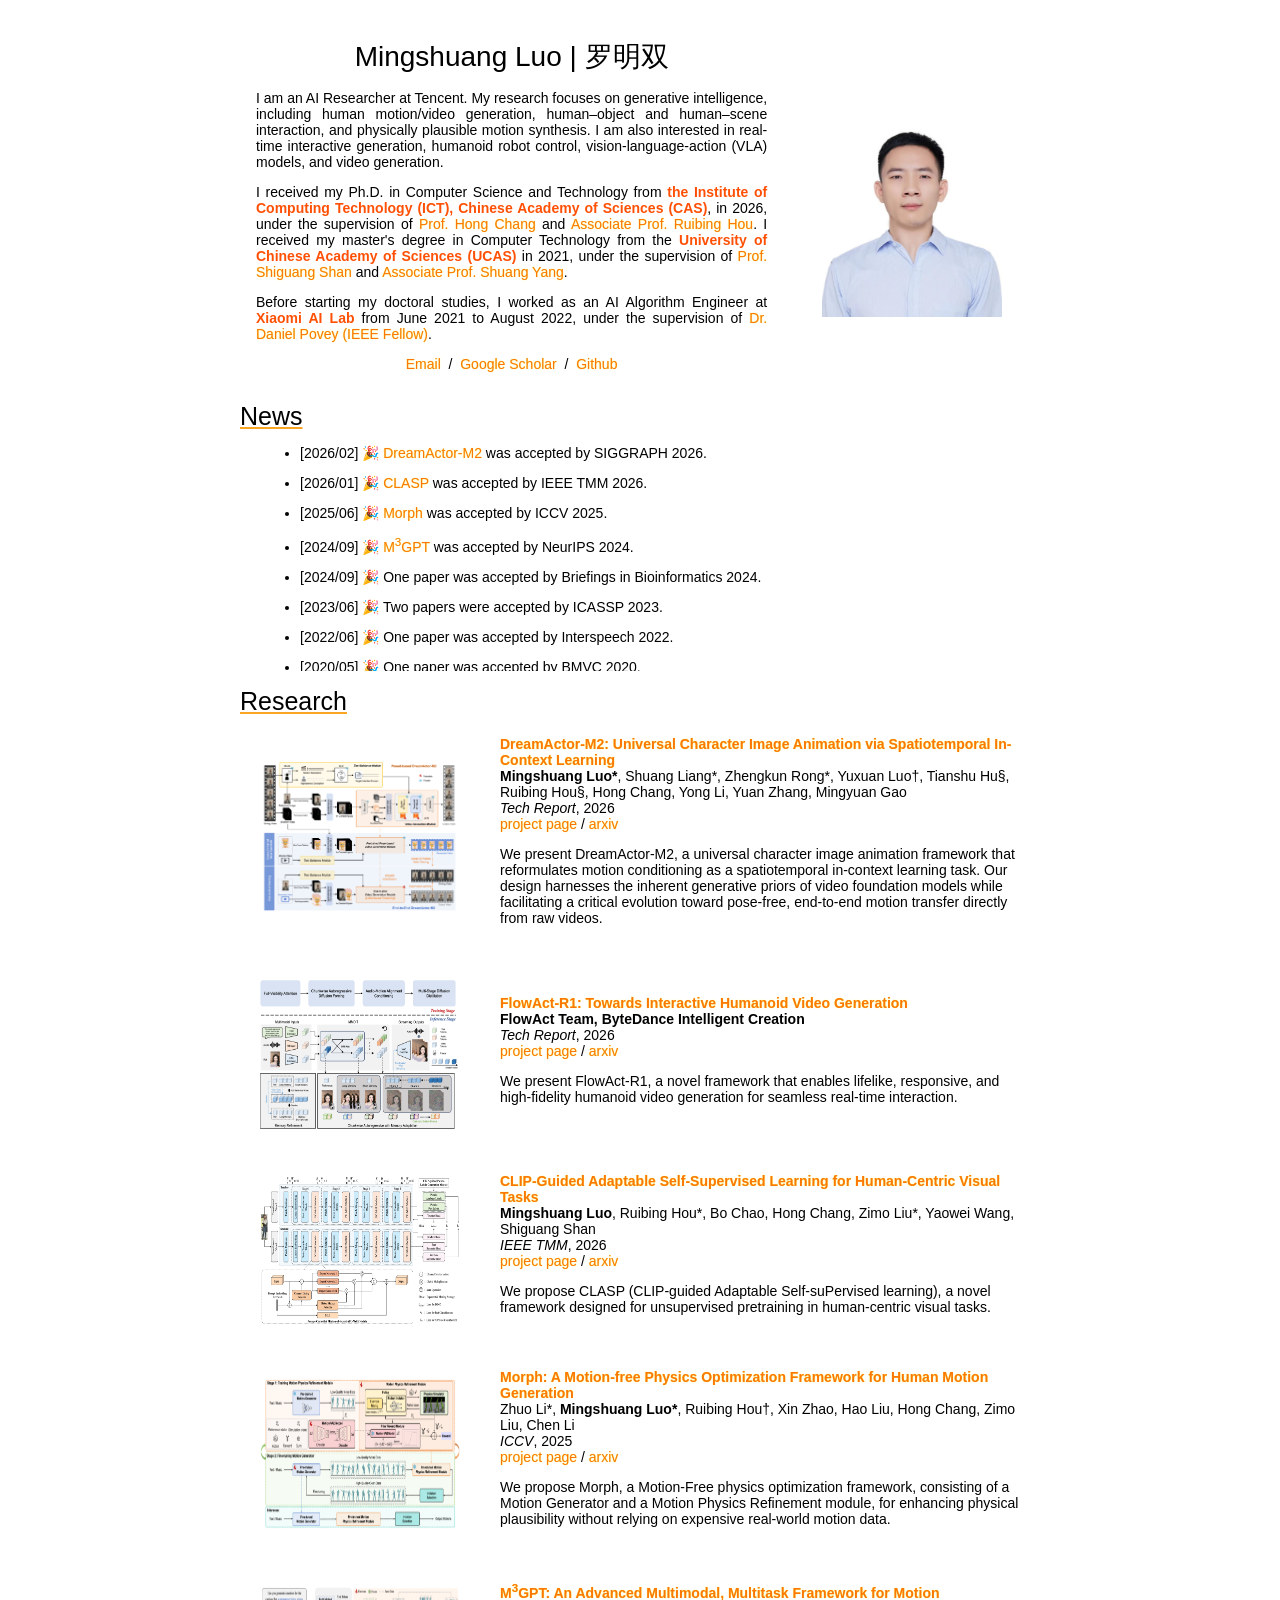
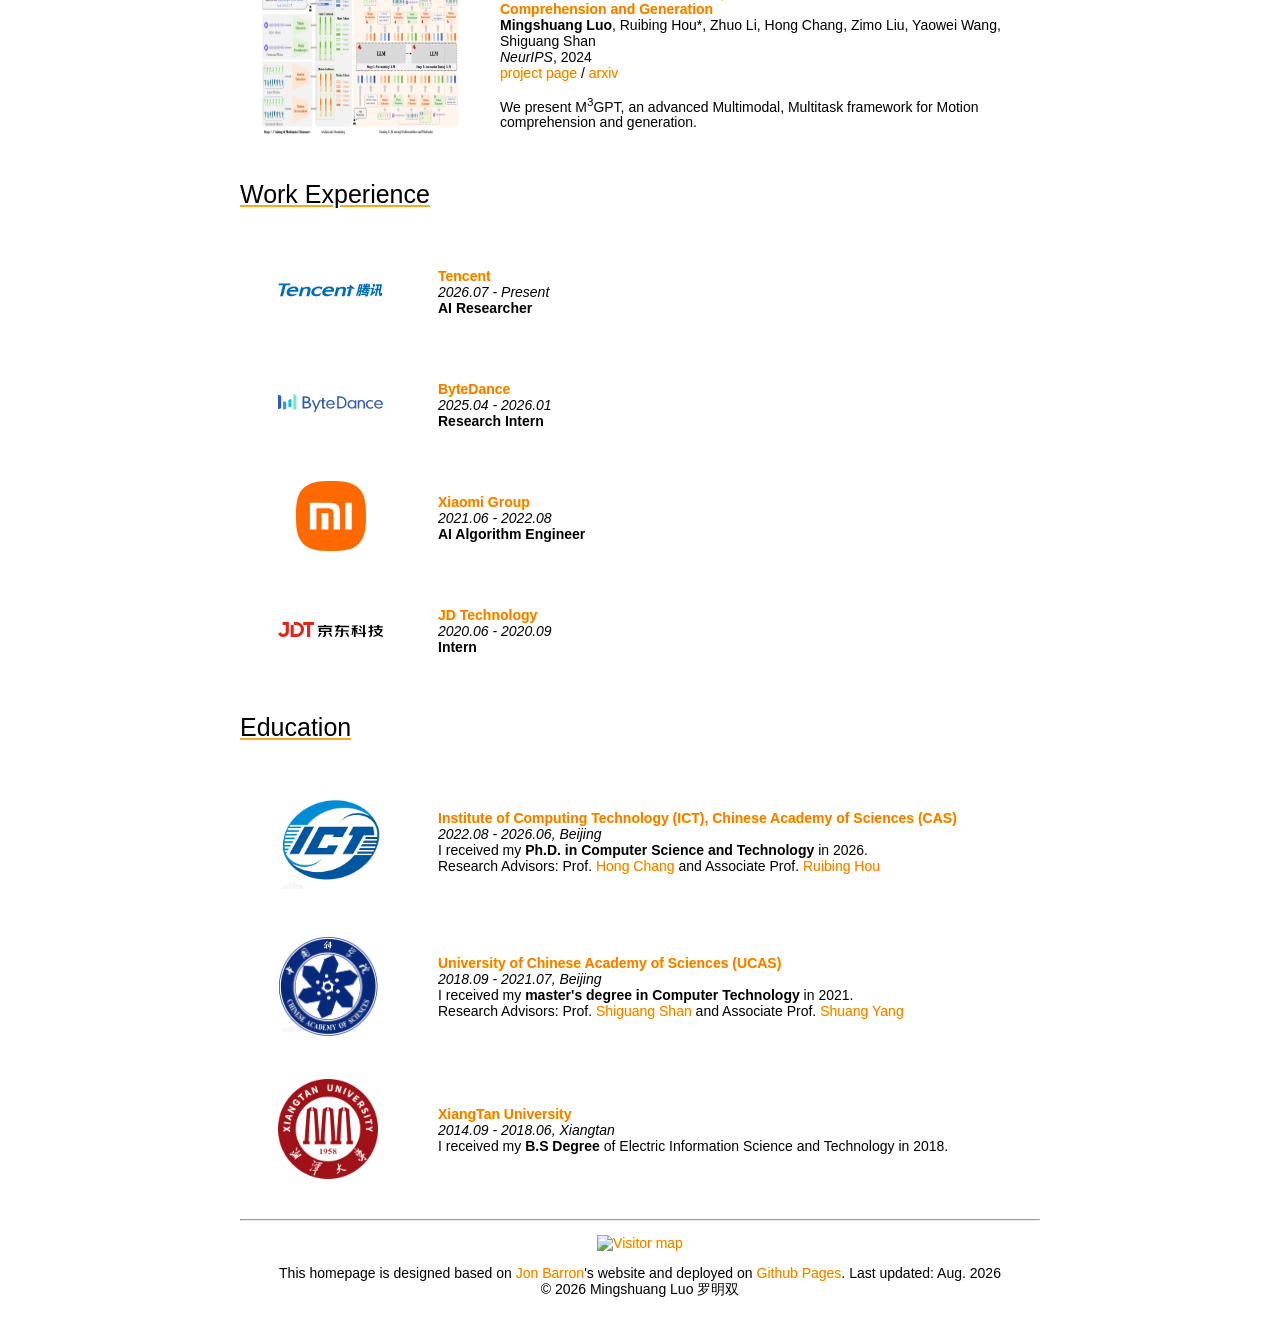
==== commit 57961b44: "Update index.html" ====
--- a/index.html
+++ b/index.html
@@ -96,7 +96,7 @@
                     <span class="name">Mingshuang Luo | 罗明双</span>
                   </p>
                   <p style="text-align: justify">
-                    I am an AI Researcher at Tencent. My research focuses on human-centered generative intelligence, including human motion/video generation, human–object and human–scene interaction, and physically plausible motion synthesis. I am also interested in real-time interactive generation, humanoid robot control, vision-language-action (VLA) models, and video generation.
+                    I am an AI Researcher at Tencent. My research focuses on <human-centric></human-centric> generative intelligence, including human motion/video generation, human–object and human–scene interaction, and physically plausible motion synthesis. I am also interested in real-time interactive generation, humanoid robot control, vision-language-action (VLA) models, and video generation.
                   </p>
                   <p style="text-align: justify">
                     I received my Ph.D. in Computer Science and Technology from <b>the Institute of Computing Technology (ICT), Chinese Academy of Sciences (CAS)</b>, in 2026, under the supervision of <a
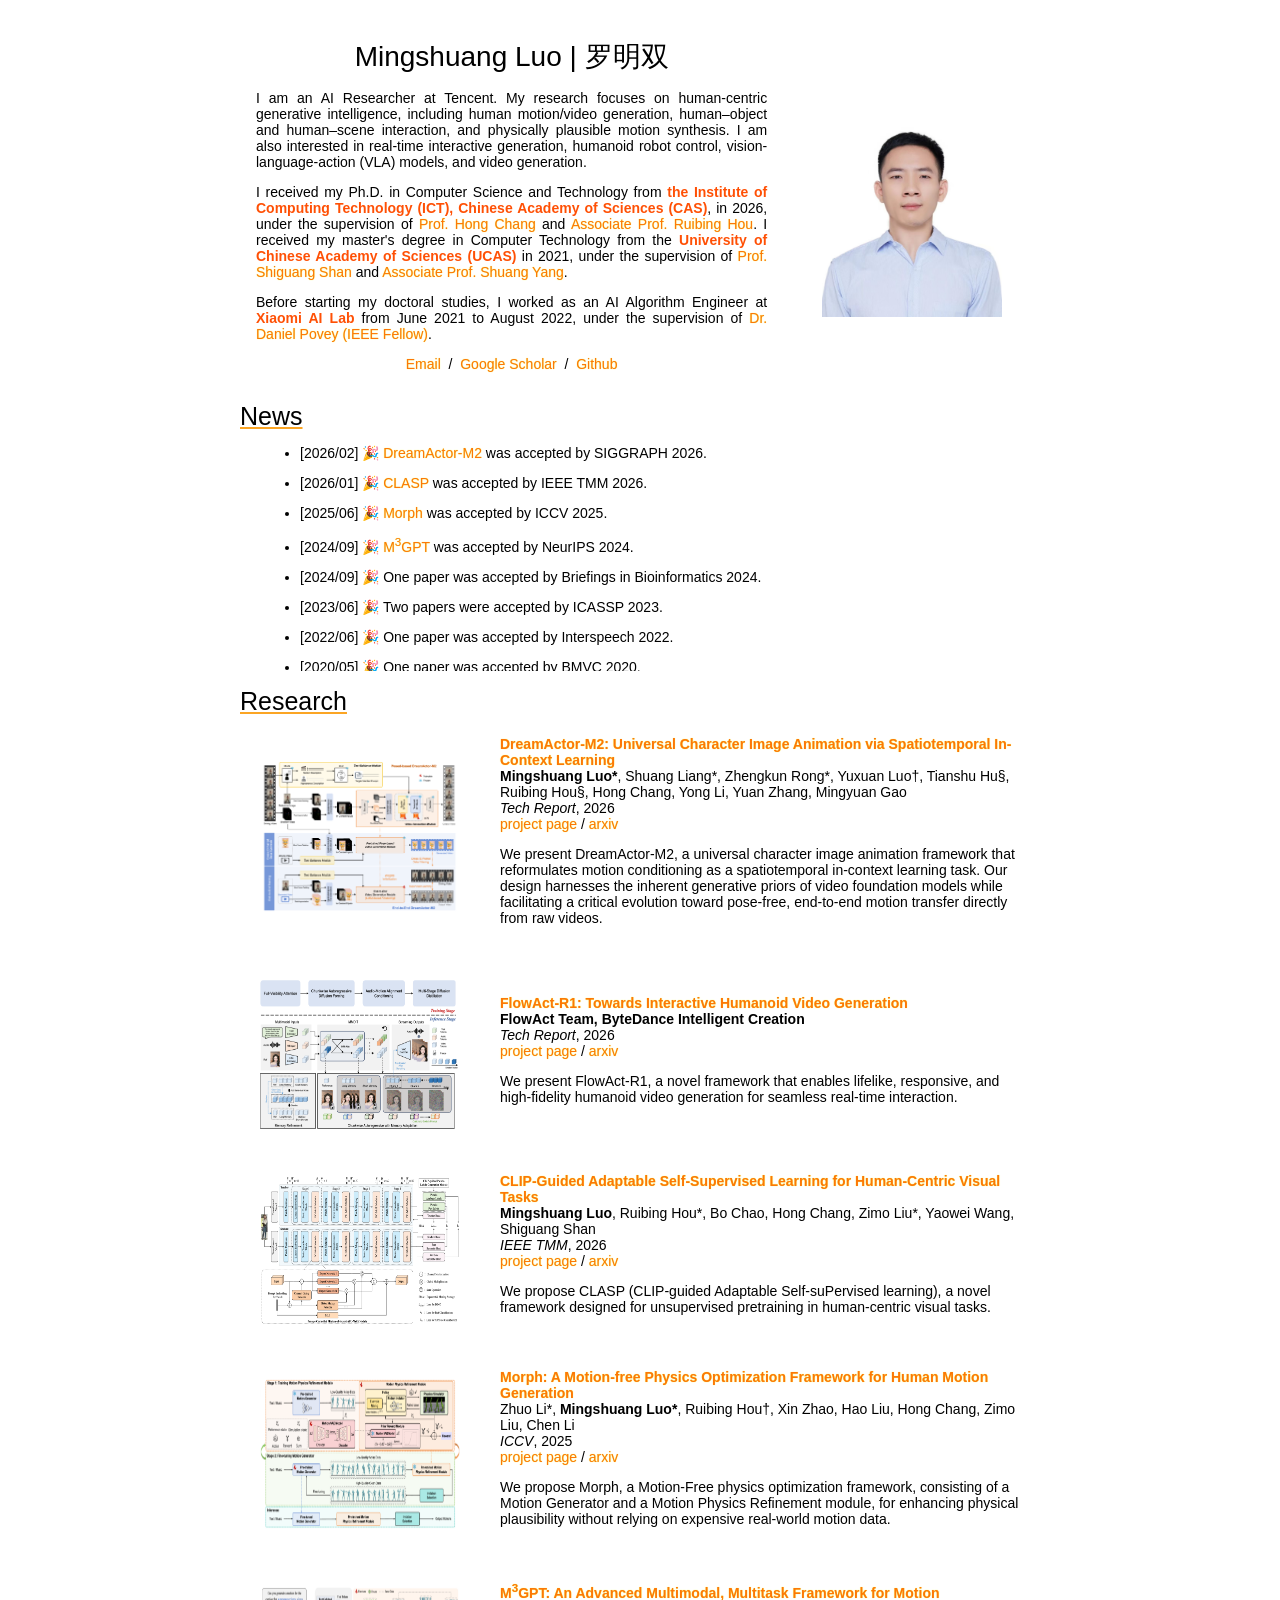
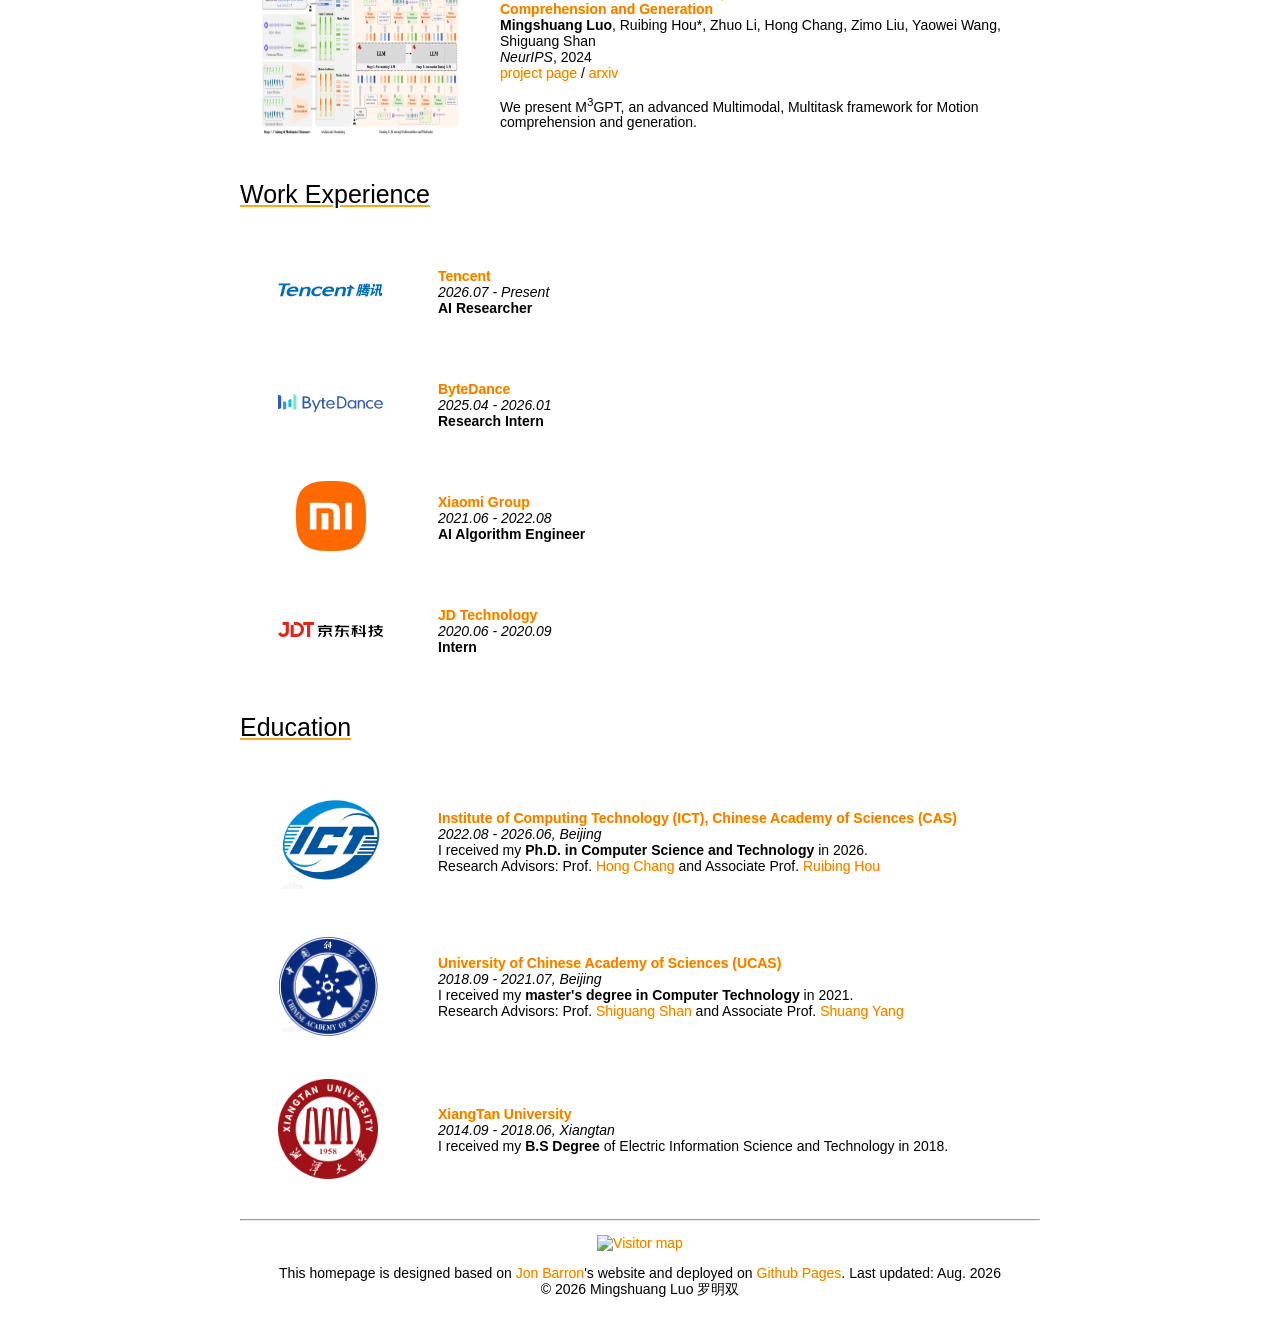
==== commit 2c2f3d44: "Update index.html" ====
--- a/index.html
+++ b/index.html
@@ -96,7 +96,7 @@
                     <span class="name">Mingshuang Luo | 罗明双</span>
                   </p>
                   <p style="text-align: justify">
-                    I am an AI Researcher at Tencent. My research focuses on <human-centric></human-centric> generative intelligence, including human motion/video generation, human–object and human–scene interaction, and physically plausible motion synthesis. I am also interested in real-time interactive generation, humanoid robot control, vision-language-action (VLA) models, and video generation.
+                    I am an AI Researcher at Tencent. My research focuses on human-centric generative intelligence, including human motion/video generation, human–object and human–scene interaction, and physically plausible motion synthesis. I am also interested in real-time interactive generation, humanoid robot control, vision-language-action (VLA) models, and video generation.
                   </p>
                   <p style="text-align: justify">
                     I received my Ph.D. in Computer Science and Technology from <b>the Institute of Computing Technology (ICT), Chinese Academy of Sciences (CAS)</b>, in 2026, under the supervision of <a
